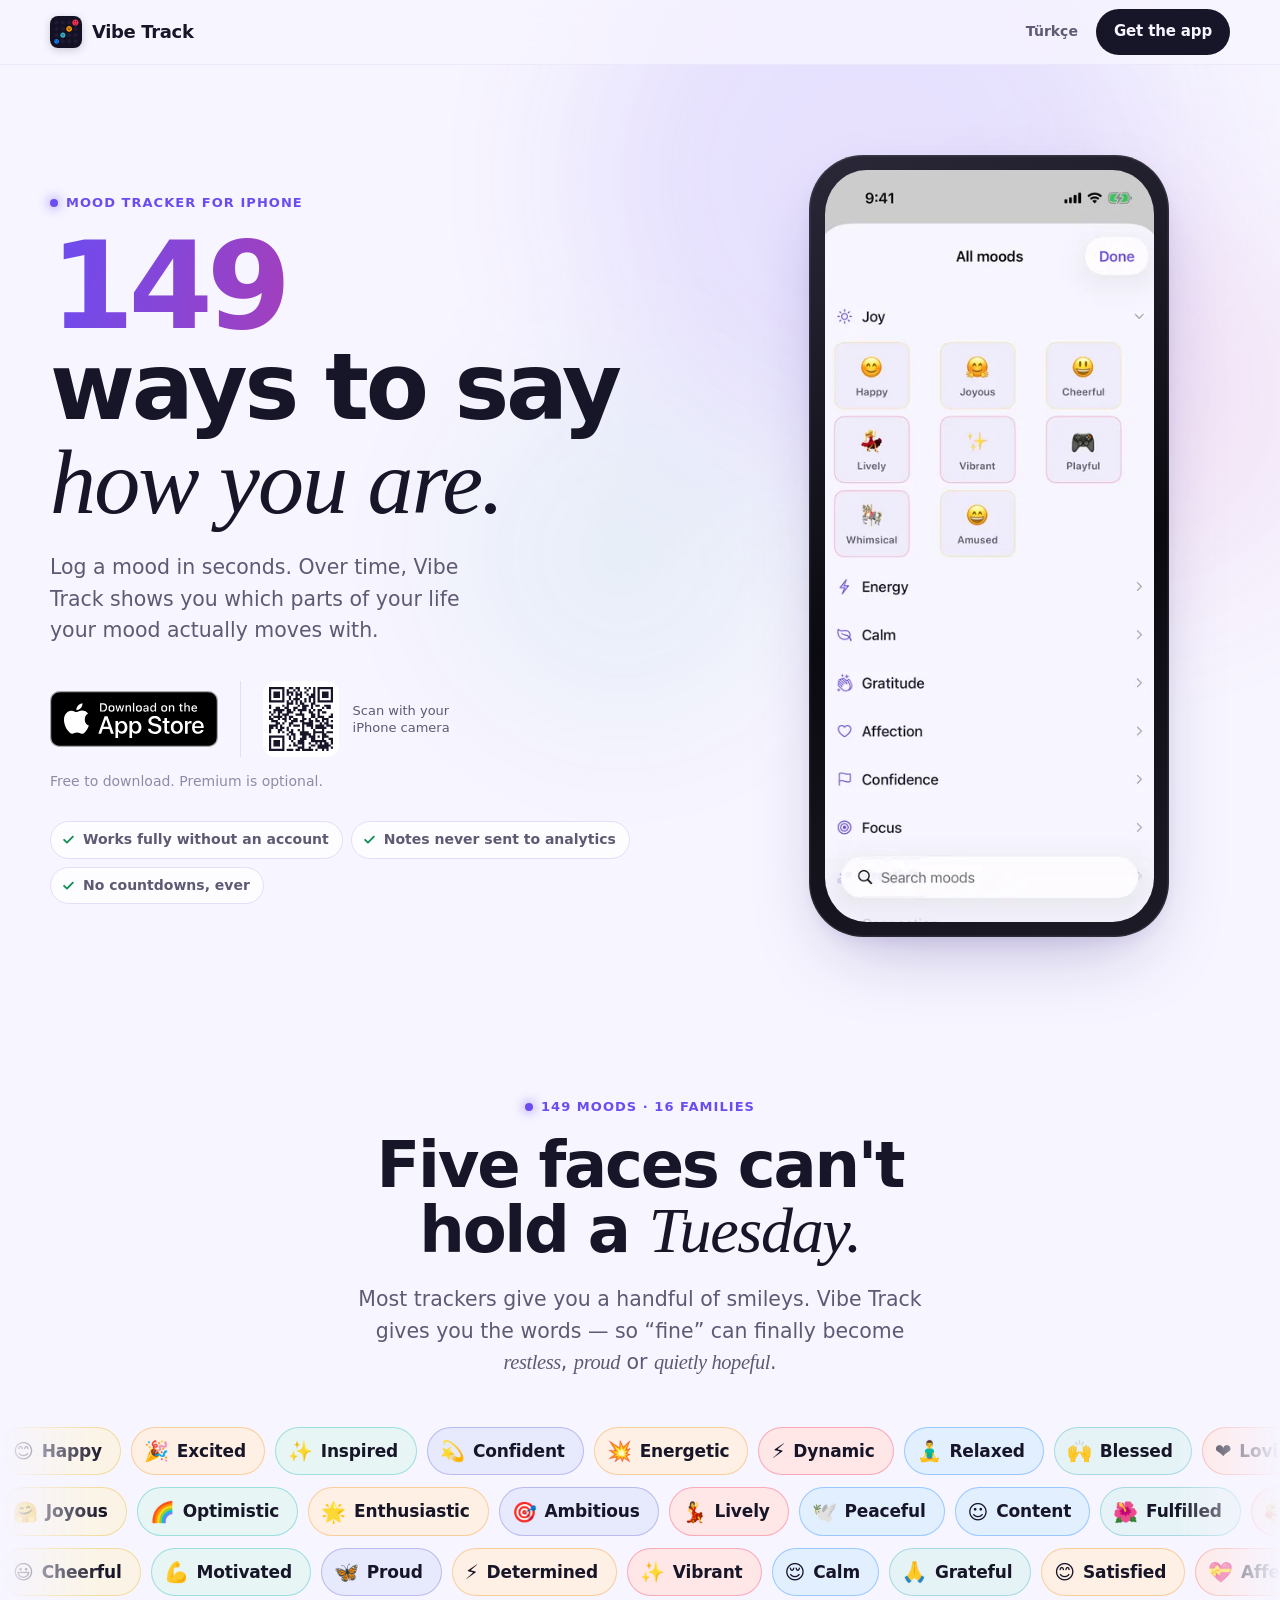
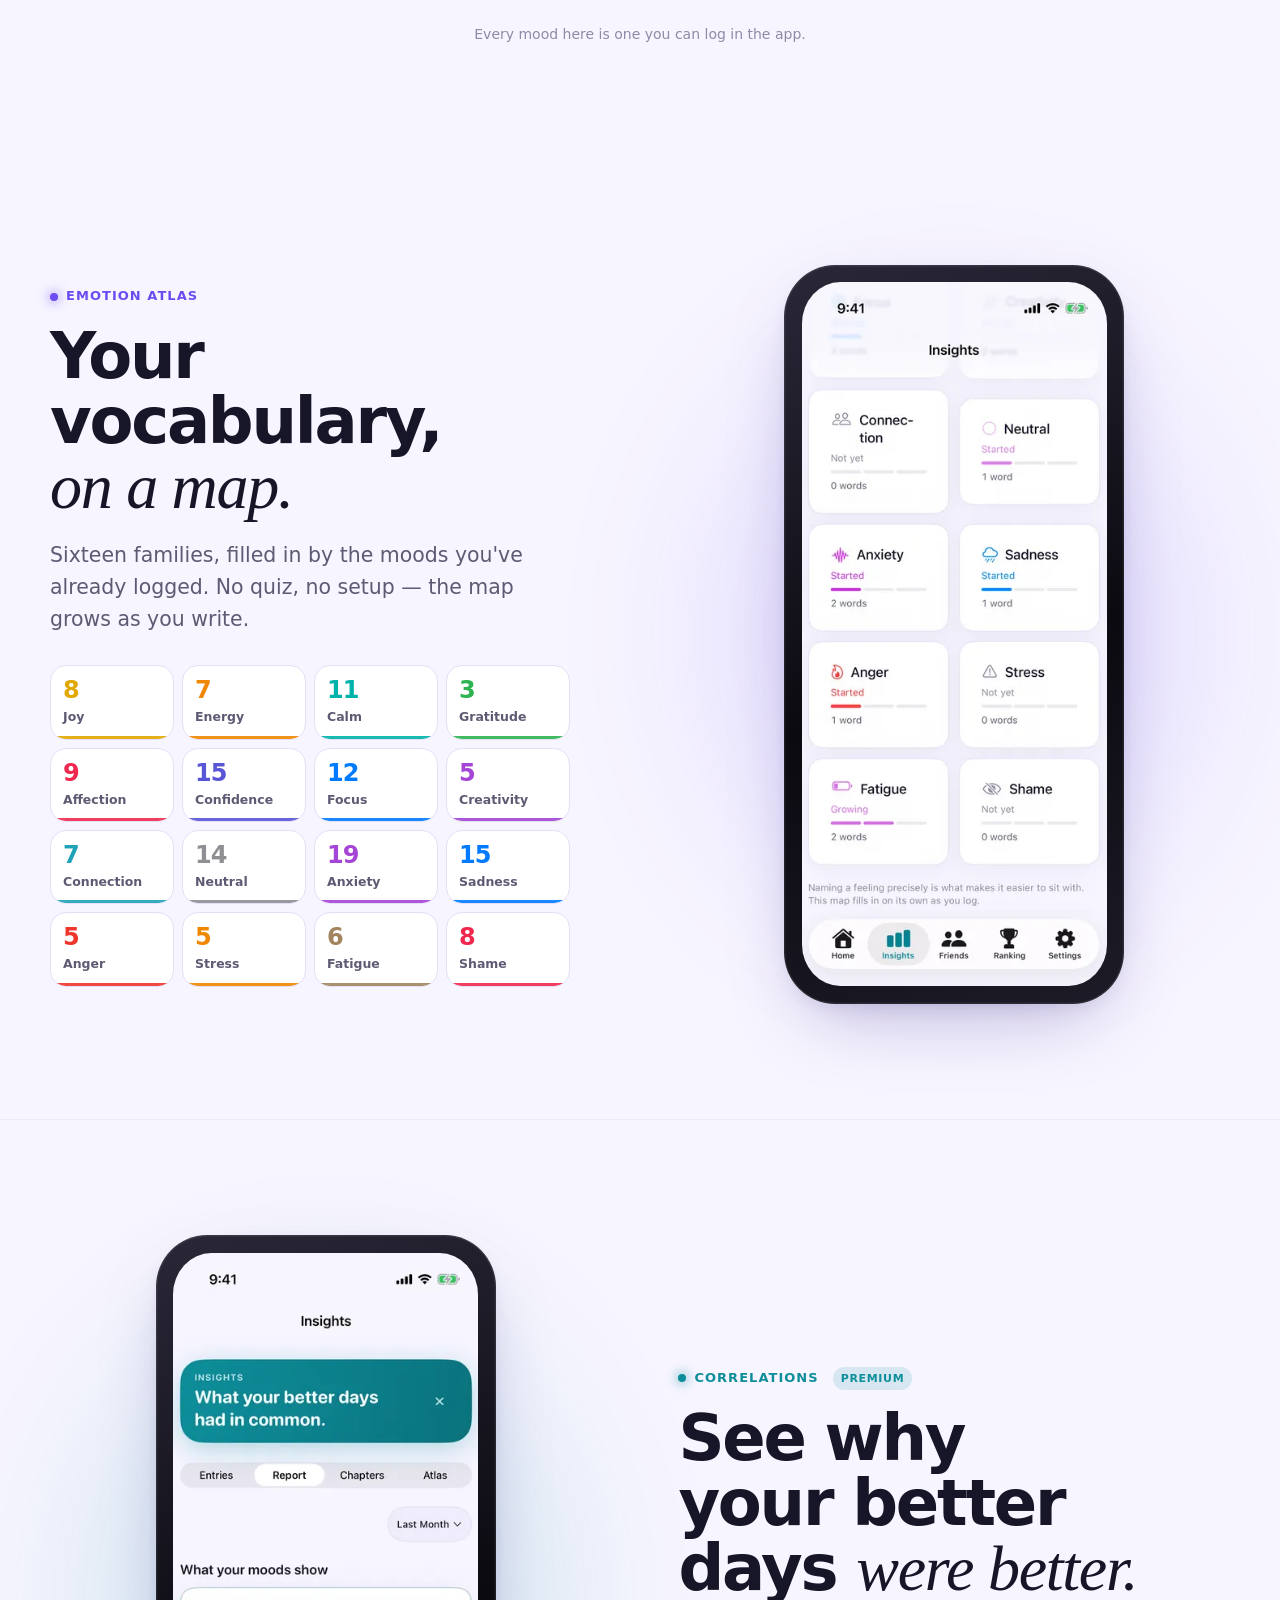
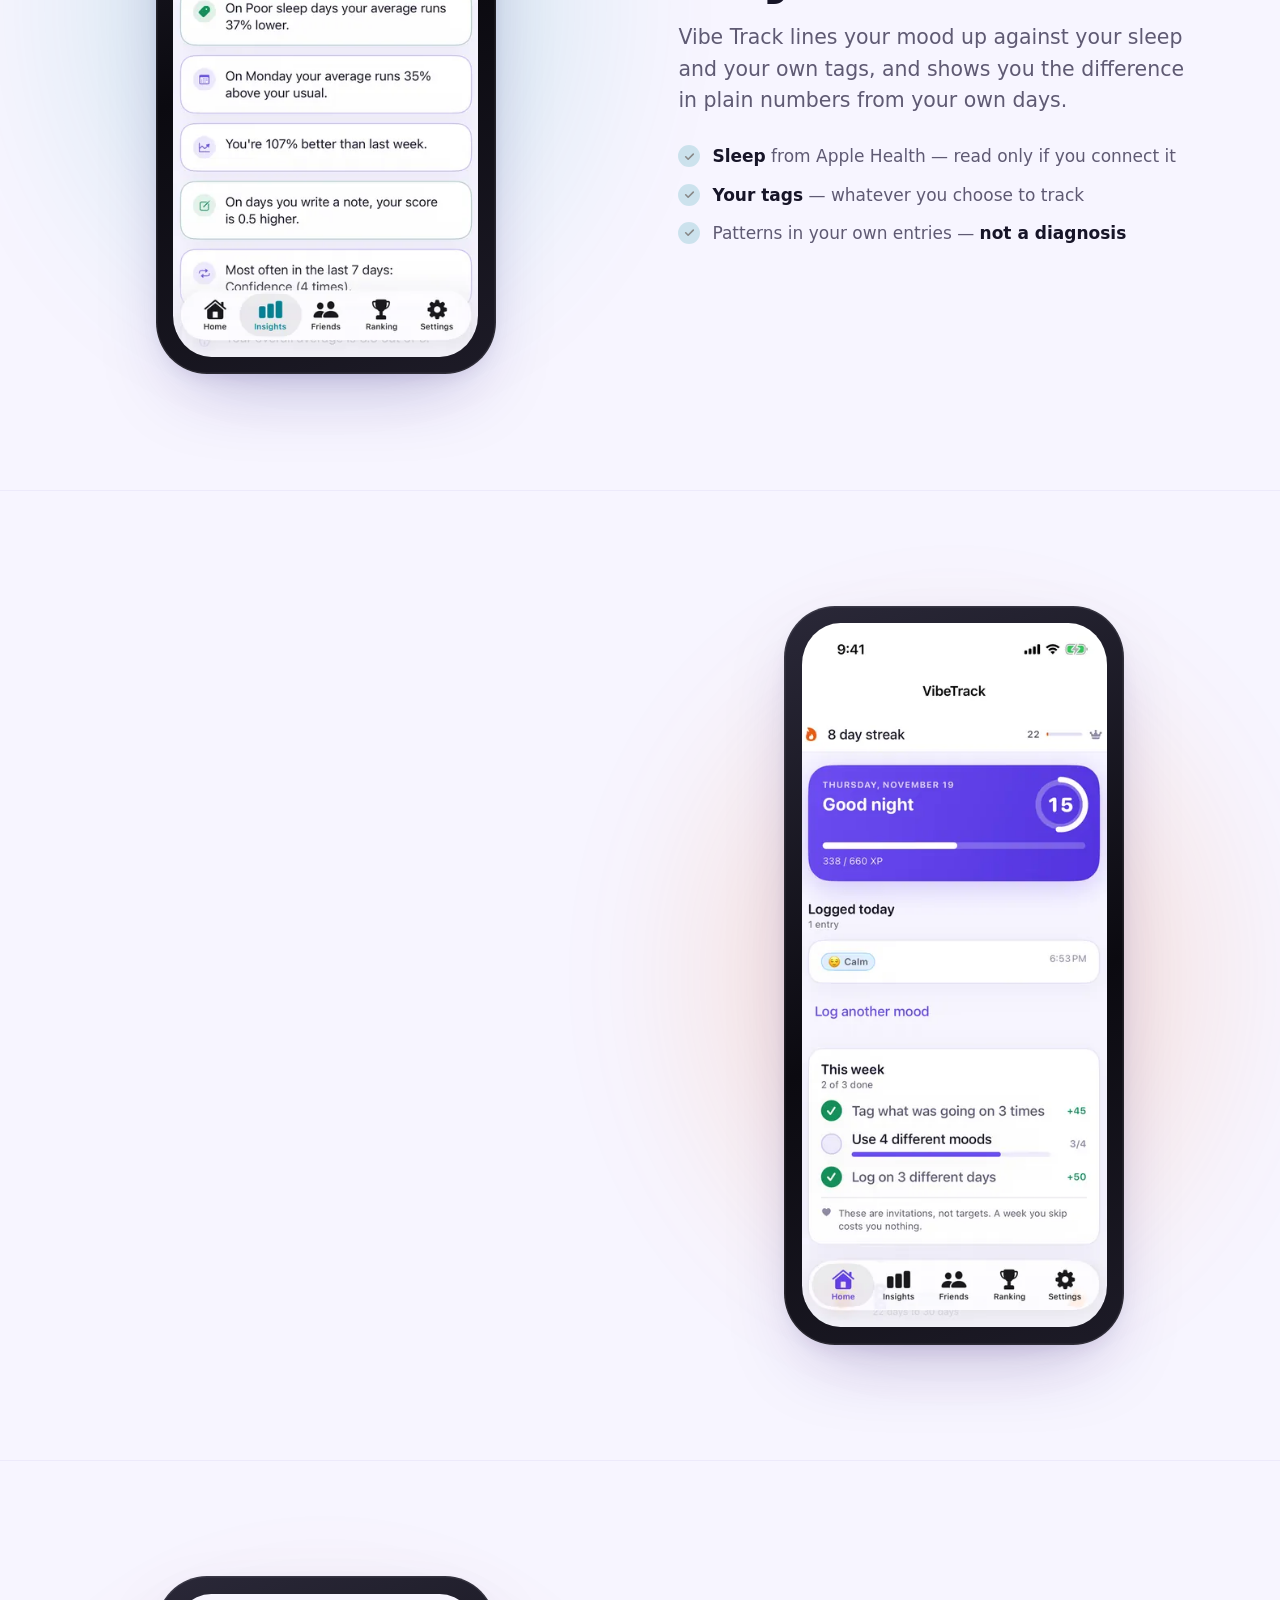
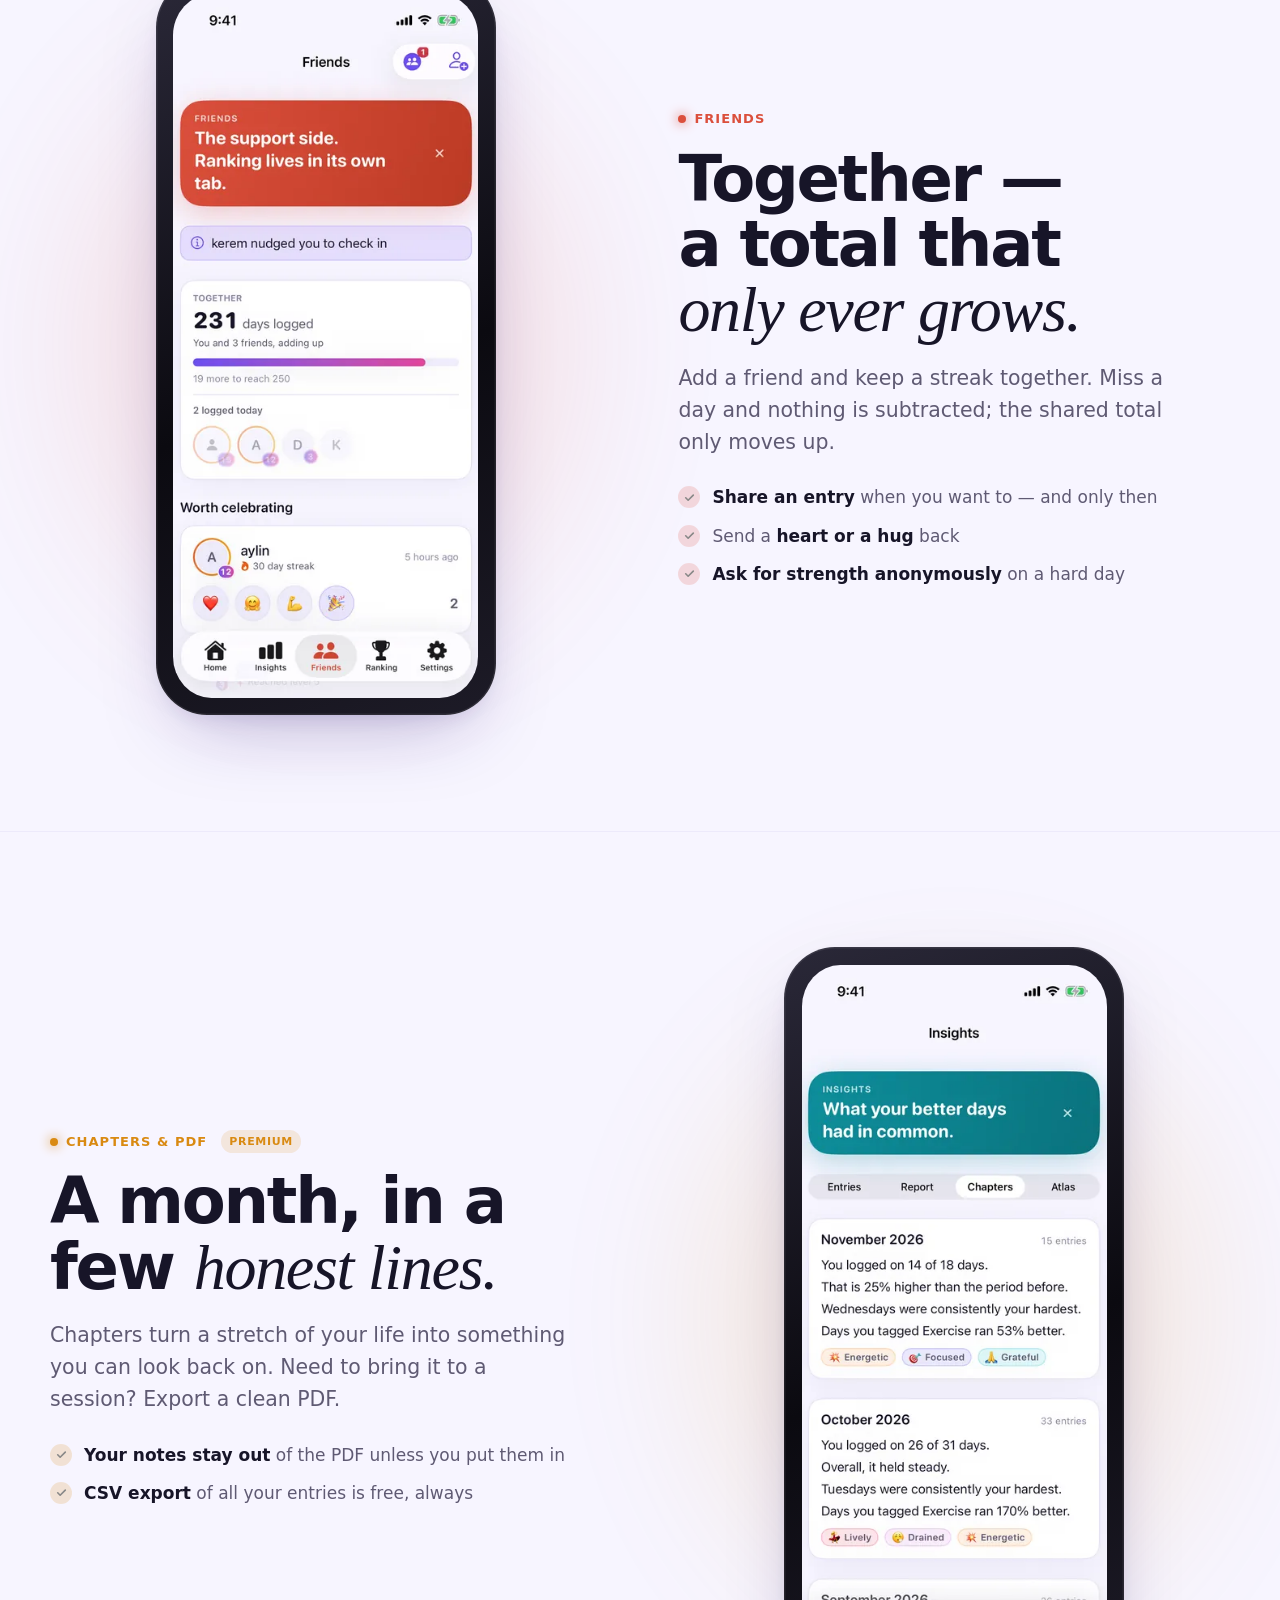
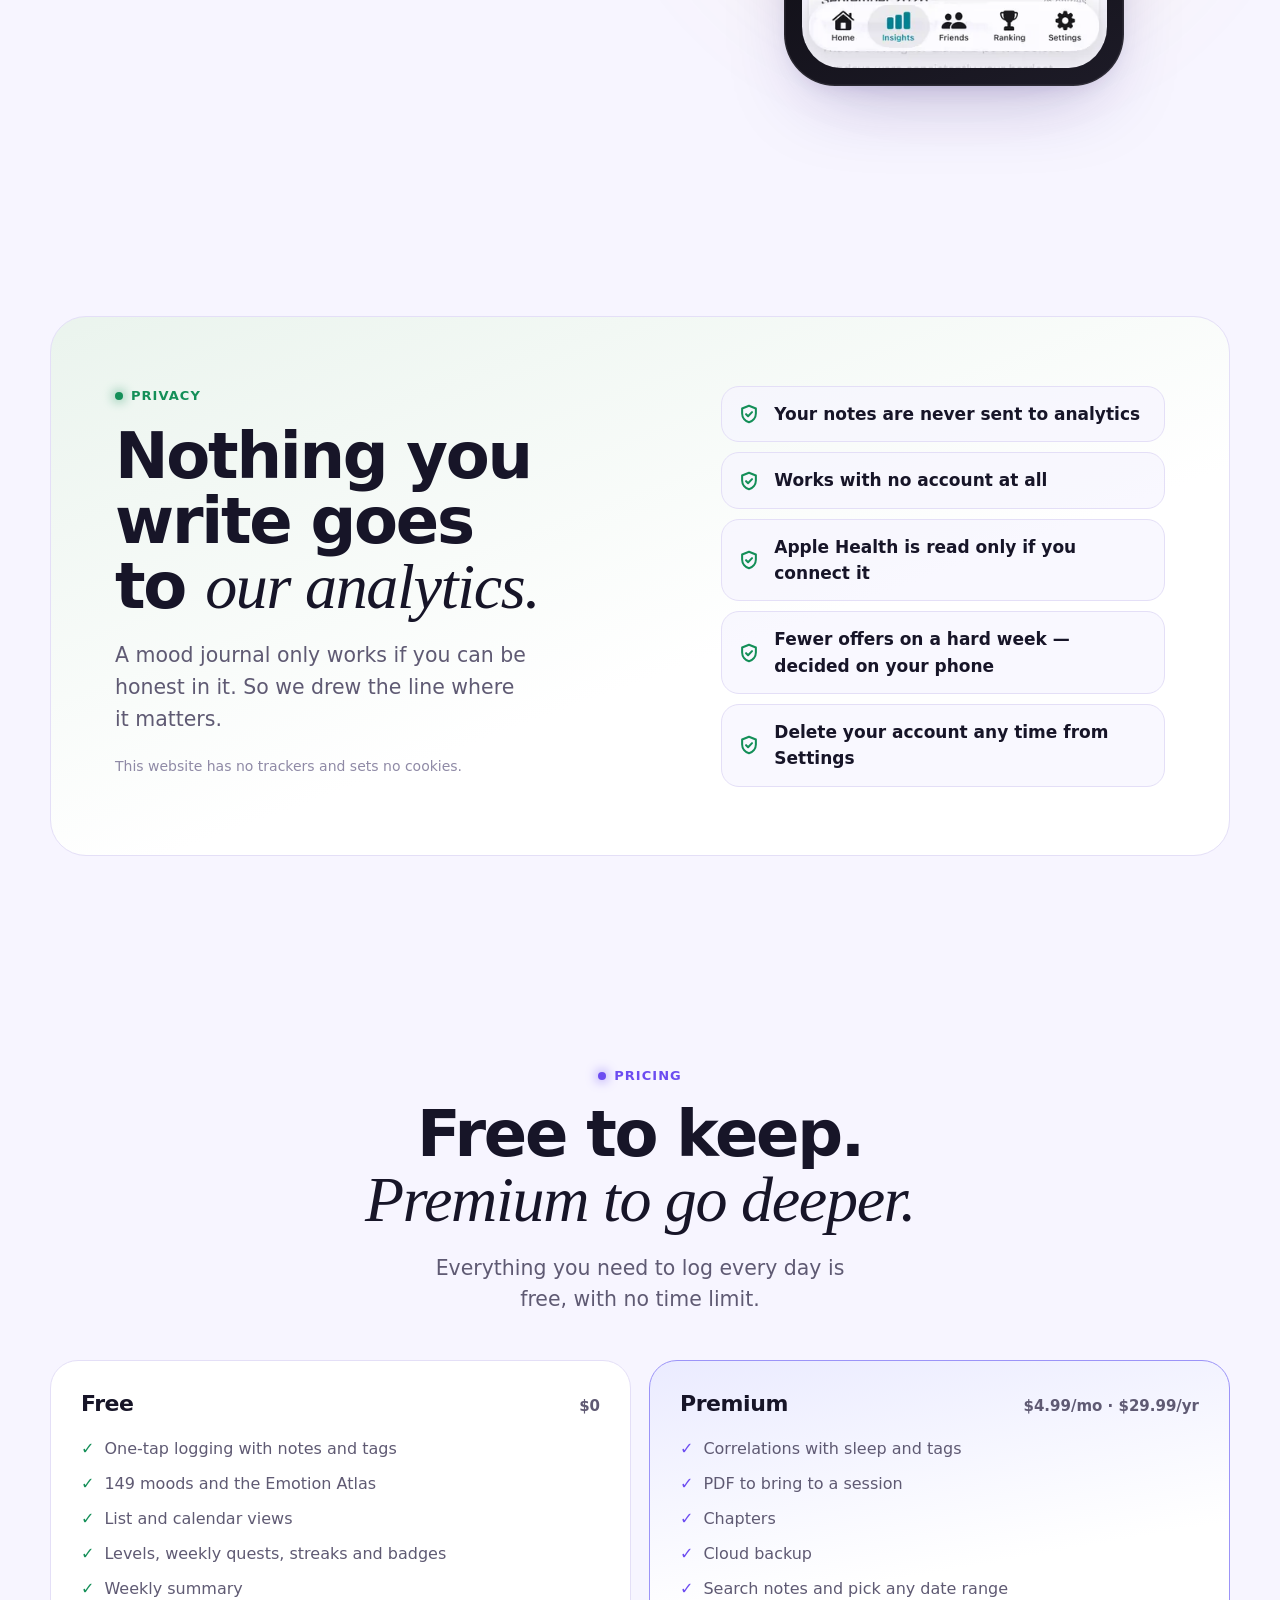
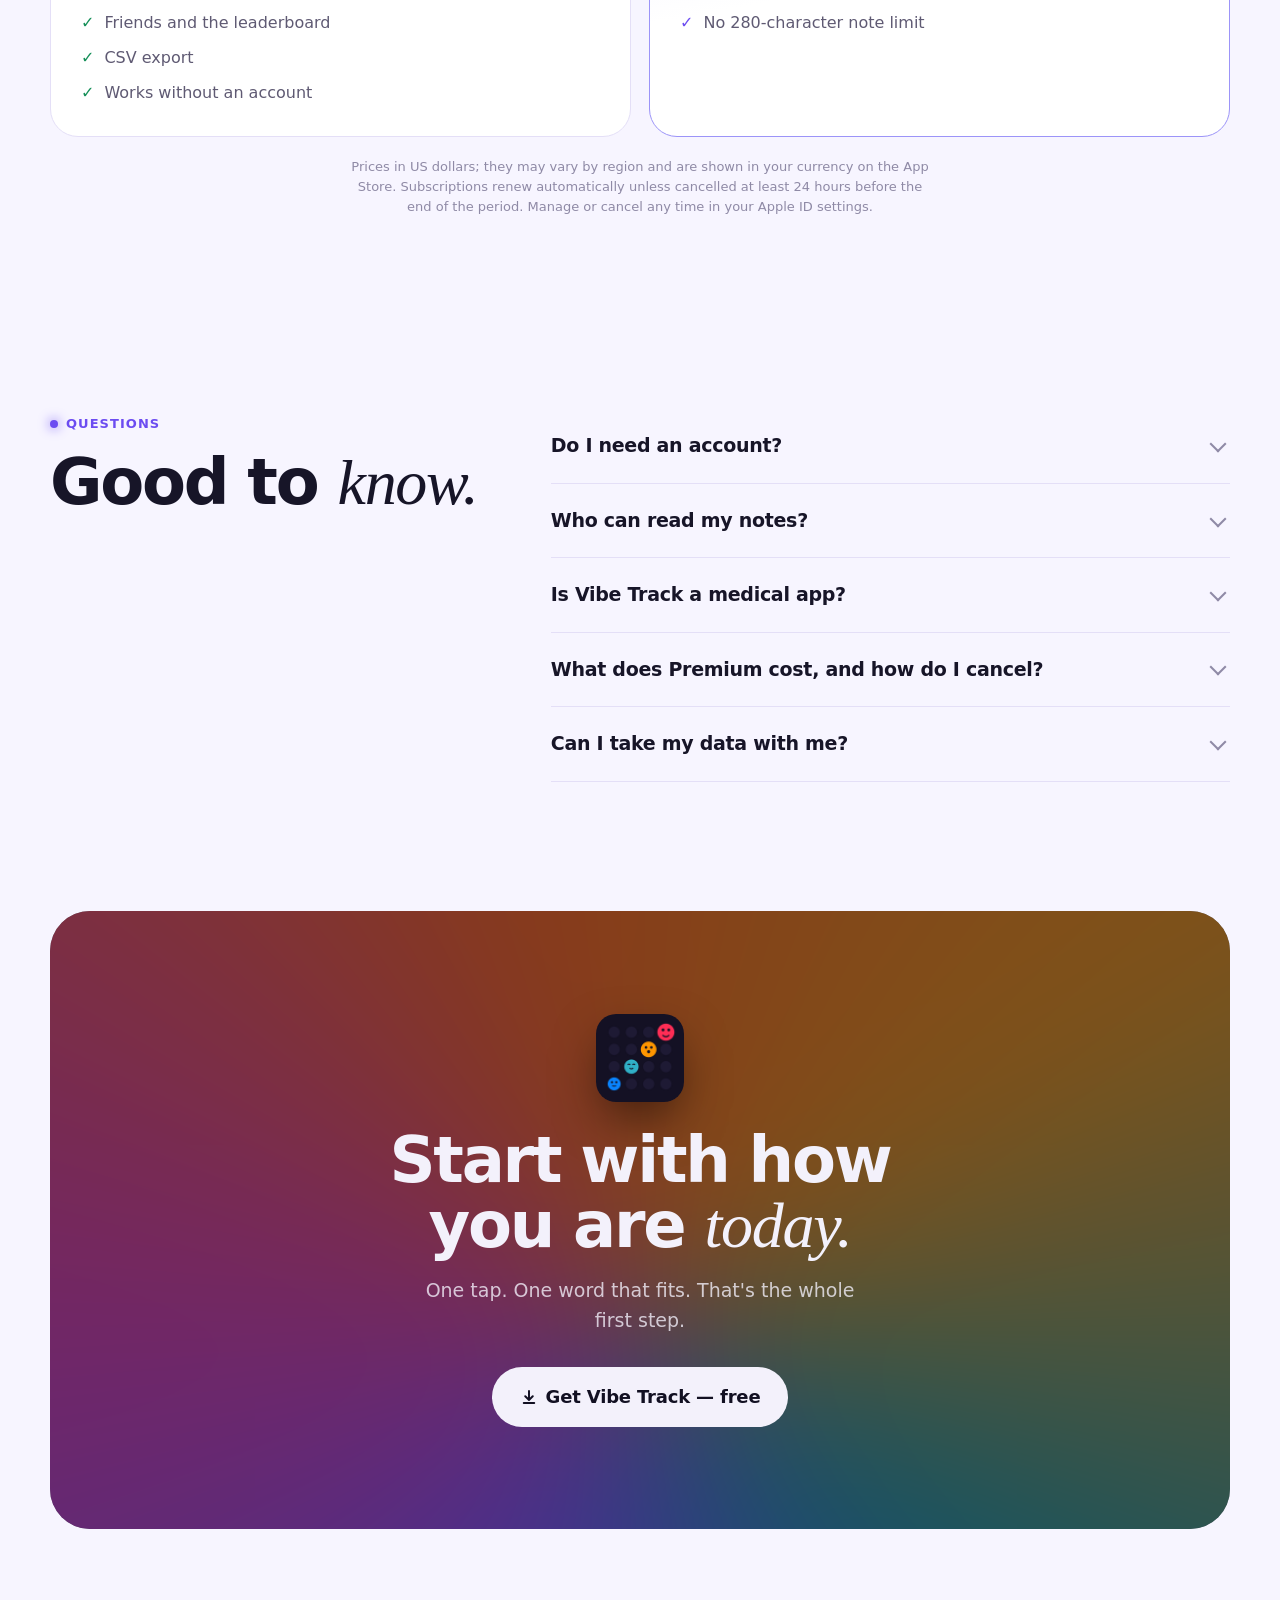
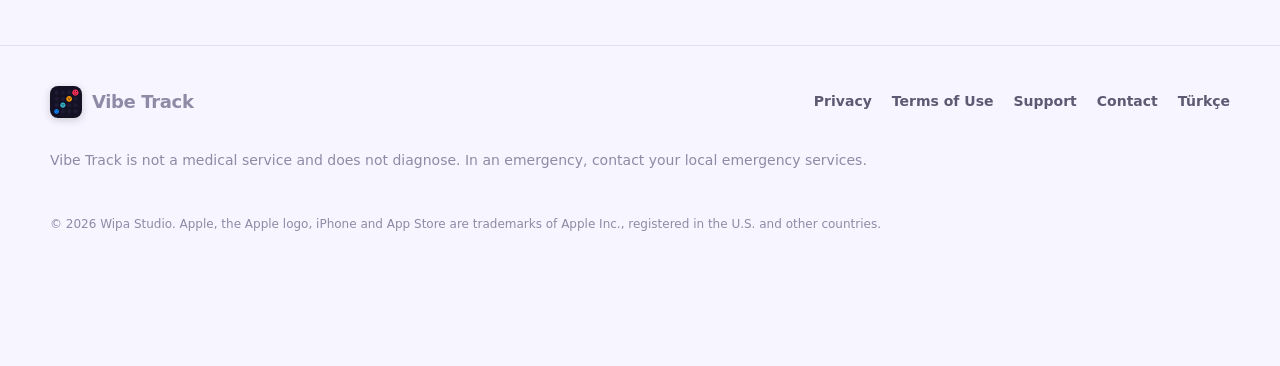
==== index.html @ f6d55d5b "Vibe Track tanitim sitesi: EN/TR, App Store yonlendirmeli Statik site (script/cerez/izleyici yok), t" ====
<!doctype html>
<html lang="en" class="no-js">
<head>
<meta charset="utf-8">
<meta name="viewport" content="width=device-width, initial-scale=1, viewport-fit=cover">
<title>Vibe Track — a mood tracker with 149 ways to say how you are</title>
<meta name="description" content="Log a mood in seconds with 149 moods in 16 families. See how your sleep and tags move with your mood, keep a streak with friends, and keep your notes out of analytics. Free on iPhone.">
<link rel="canonical" href="https://onurfeyyaz.github.io/vibetrack-app/">
<link rel="alternate" hreflang="en" href="https://onurfeyyaz.github.io/vibetrack-app/">
<link rel="alternate" hreflang="tr" href="https://onurfeyyaz.github.io/vibetrack-app/tr/">
<link rel="alternate" hreflang="x-default" href="https://onurfeyyaz.github.io/vibetrack-app/">
<meta name="apple-itunes-app" content="app-id=6737136337">
<meta name="theme-color" content="#F7F5FF" media="(prefers-color-scheme: light)">
<meta name="theme-color" content="#0F0E17" media="(prefers-color-scheme: dark)">
<meta property="og:type" content="website">
<meta property="og:site_name" content="Vibe Track">
<meta property="og:title" content="Vibe Track — a mood tracker with 149 ways to say how you are">
<meta property="og:description" content="Log a mood in seconds with 149 moods in 16 families. See how your sleep and tags move with your mood, keep a streak with friends, and keep your notes out of analytics. Free on iPhone.">
<meta property="og:url" content="https://onurfeyyaz.github.io/vibetrack-app/">
<meta property="og:image" content="https://onurfeyyaz.github.io/vibetrack-app/assets/img/og-en.png">
<meta property="og:image:width" content="1200">
<meta property="og:image:height" content="630">
<meta property="og:locale" content="en_US">
<meta name="twitter:card" content="summary_large_image">
<link rel="icon" href="assets/img/icon-64.png" type="image/png">
<link rel="apple-touch-icon" href="assets/img/icon-180.png">
<link rel="stylesheet" href="assets/styles.css?v=b092b30f">
<script>document.documentElement.classList.remove('no-js')</script>
<script type="application/ld+json">{"@context": "https://schema.org", "@type": "MobileApplication", "name": "Vibe Track", "operatingSystem": "iOS", "applicationCategory": "HealthApplication", "description": "Log a mood in seconds with 149 moods in 16 families. See how your sleep and tags move with your mood, keep a streak with friends, and keep your notes out of analytics. Free on iPhone.", "url": "https://onurfeyyaz.github.io/vibetrack-app/", "inLanguage": "en", "image": "https://onurfeyyaz.github.io/vibetrack-app/assets/img/icon-512.png", "installUrl": "https://apps.apple.com/app/id6737136337", "offers": {"@type": "Offer", "price": "0", "priceCurrency": "USD"}, "publisher": {"@type": "Organization", "name": "Wipa Studio"}}</script>
</head>
<body>
<a class="skip" href="#main">Skip to content</a>

<header class="top">
  <div class="wrap">
    <a class="brand" href=""><img src="assets/img/icon-64.png" width="32" height="32" alt="">Vibe Track</a>
    <nav aria-label="Main">
      <a class="lang" href="tr/" hreflang="tr" lang="tr">Türkçe</a>
      <a class="btn" href="https://apps.apple.com/app/id6737136337" data-ev="nav">Get the app</a>
    </nav>
  </div>
</header>

<main id="main">

<!-- HERO -->
<section class="hero">
  <div class="aurora" aria-hidden="true"><span></span><span></span><span></span></div>
  <div class="wrap hero-grid">
    <div class="hero-text">
      <span class="eyebrow">Mood tracker for iPhone</span>
      <h1><span class="num grad">149</span> ways to say <em>how you are.</em></h1>
      <p class="lede">Log a mood in seconds. Over time, Vibe Track shows you which parts of your life your mood actually moves with.</p>
      <div class="cta-row">
        <a class="badge" href="https://apps.apple.com/app/id6737136337" data-ev="hero">
          <picture>
            <source media="(prefers-color-scheme: dark)" srcset="assets/img/badge-en-us-white.svg">
            <img src="assets/img/badge-en-us-black.svg" alt="Download Vibe Track on the App Store" width="168" height="56">
          </picture>
        </a>
        <div class="qr" aria-hidden="true">
          <div class="code"><svg xmlns="http://www.w3.org/2000/svg" viewBox="0 0 29 29" class="segno"><path class="qrline" stroke="#171528" d="M0 0.5h7m2 0h2m1 0h2m2 0h1m1 0h1m1 0h1m1 0h7m-29 1h1m5 0h1m1 0h1m2 0h1m1 0h1m3 0h1m2 0h1m1 0h1m5 0h1m-29 1h1m1 0h3m1 0h1m1 0h3m1 0h1m1 0h1m1 0h1m3 0h1m1 0h1m1 0h3m1 0h1m-29 1h1m1 0h3m1 0h1m1 0h1m1 0h1m1 0h3m2 0h1m1 0h2m1 0h1m1 0h3m1 0h1m-29 1h1m1 0h3m1 0h1m2 0h1m2 0h1m1 0h1m3 0h3m1 0h1m1 0h3m1 0h1m-29 1h1m5 0h1m2 0h1m1 0h3m2 0h1m1 0h1m1 0h1m1 0h1m5 0h1m-29 1h7m1 0h1m1 0h1m1 0h1m1 0h1m1 0h1m1 0h1m1 0h1m1 0h7m-21 1h3m1 0h1m1 0h2m3 0h2m-21 1h1m5 0h1m1 0h1m4 0h1m1 0h3m1 0h1m1 0h2m2 0h3m-28 1h1m2 0h2m2 0h2m2 0h2m2 0h2m2 0h1m4 0h1m1 0h2m-26 1h5m1 0h2m1 0h1m1 0h4m1 0h1m1 0h1m1 0h2m-24 1h1m1 0h1m1 0h2m2 0h3m3 0h1m3 0h2m2 0h1m1 0h2m-25 1h1m2 0h1m1 0h3m3 0h4m3 0h2m1 0h1m5 0h1m-29 1h1m1 0h4m1 0h1m1 0h2m4 0h1m3 0h2m1 0h3m2 0h2m-29 1h2m2 0h1m1 0h2m1 0h1m1 0h2m2 0h2m1 0h1m2 0h1m2 0h3m-26 1h3m3 0h1m2 0h3m1 0h2m2 0h2m1 0h2m1 0h1m1 0h1m1 0h1m-26 1h2m1 0h1m2 0h2m4 0h5m3 0h1m1 0h2m-27 1h4m1 0h1m3 0h1m1 0h3m1 0h1m1 0h3m1 0h4m1 0h3m-29 1h2m1 0h1m1 0h2m1 0h1m6 0h1m3 0h1m1 0h5m2 0h1m-29 1h1m3 0h2m2 0h1m1 0h1m2 0h1m1 0h1m4 0h1m3 0h1m-25 1h1m3 0h1m1 0h1m2 0h2m3 0h4m2 0h5m1 0h3m-21 1h1m1 0h2m2 0h5m1 0h1m3 0h2m-26 1h7m2 0h1m1 0h1m3 0h2m1 0h3m1 0h1m1 0h3m-27 1h1m5 0h1m2 0h1m1 0h1m2 0h3m2 0h2m3 0h1m2 0h2m-29 1h1m1 0h3m1 0h1m3 0h1m2 0h3m3 0h7m2 0h1m-29 1h1m1 0h3m1 0h1m4 0h1m1 0h3m2 0h1m2 0h1m1 0h1m1 0h2m1 0h1m-29 1h1m1 0h3m1 0h1m2 0h1m1 0h2m2 0h1m3 0h2m1 0h6m-28 1h1m5 0h1m6 0h3m2 0h1m3 0h5m1 0h1m-29 1h7m1 0h3m1 0h2m1 0h5m1 0h1m2 0h1m1 0h1"/></svg>
</div>
          <small>Scan with your iPhone camera</small>
        </div>
      </div>
      <p class="fine">Free to download. Premium is optional.</p>
      <ul class="chips">
        <li><svg viewBox="0 0 24 24" fill="none" stroke="currentColor" stroke-width="3" stroke-linecap="round" stroke-linejoin="round" aria-hidden="true"><path d="M5 12.5l4.5 4.5L19 7.5"/></svg>Works fully without an account</li>
        <li><svg viewBox="0 0 24 24" fill="none" stroke="currentColor" stroke-width="3" stroke-linecap="round" stroke-linejoin="round" aria-hidden="true"><path d="M5 12.5l4.5 4.5L19 7.5"/></svg>Notes never sent to analytics</li>
        <li><svg viewBox="0 0 24 24" fill="none" stroke="currentColor" stroke-width="3" stroke-linecap="round" stroke-linejoin="round" aria-hidden="true"><path d="M5 12.5l4.5 4.5L19 7.5"/></svg>No countdowns, ever</li>
      </ul>
    </div>
    <div class="hero-visual">
      <div class="phone float"><picture><source media="(prefers-color-scheme: dark)" srcset="assets/shots/en/dark/01-moods-400.webp 400w, assets/shots/en/dark/01-moods-760.webp 760w" sizes="(max-width: 899px) 74vw, 360px"><img src="assets/shots/en/light/01-moods-400.webp" srcset="assets/shots/en/light/01-moods-400.webp 400w, assets/shots/en/light/01-moods-760.webp 760w" sizes="(max-width: 899px) 74vw, 360px" width="1206" height="2622" alt="Vibe Track mood picker with mood families" fetchpriority="high"></picture></div>
    </div>
  </div>
</section>

<!-- MOOD CLOUD -->
<section class="cloud" aria-labelledby="cloud-h">
  <div class="wrap">
    <span class="eyebrow">149 moods · 16 families</span>
    <h2 id="cloud-h">Five faces can't hold a <em>Tuesday.</em></h2>
    <p class="lede">Most trackers give you a handful of smileys. Vibe Track gives you the words — so “fine” can finally become <em>restless</em>, <em>proud</em> or <em>quietly hopeful</em>.</p>
  </div>
  <div class="marquee" aria-hidden="true">
    <div class="row" style="--dur:150s"><span class="mood" style="--c:var(--yellow)"><i>😊</i>Happy</span><span class="mood" style="--c:var(--orange)"><i>🎉</i>Excited</span><span class="mood" style="--c:var(--mint)"><i>✨</i>Inspired</span><span class="mood" style="--c:var(--indigo)"><i>💫</i>Confident</span><span class="mood" style="--c:var(--orange)"><i>💥</i>Energetic</span><span class="mood" style="--c:var(--pink)"><i>⚡️</i>Dynamic</span><span class="mood" style="--c:var(--blue)"><i>🧘‍♂️</i>Relaxed</span><span class="mood" style="--c:var(--teal)"><i>🙌</i>Blessed</span><span class="mood" style="--c:var(--red)"><i>❤️</i>Loving</span><span class="mood" style="--c:var(--orange)"><i>☀️</i>Warm</span><span class="mood" style="--c:var(--pink)"><i>🎮</i>Playful</span><span class="mood" style="--c:var(--indigo)"><i>💡</i>Innovative</span><span class="mood" style="--c:var(--green)"><i>🤝</i>Sociable</span><span class="mood" style="--c:var(--pink)"><i>😉</i>Flirtatious</span><span class="mood" style="--c:var(--red)"><i>❤️‍🔥</i>Passionate</span><span class="mood" style="--c:var(--teal)"><i>🤝</i>Understanding</span><span class="mood" style="--c:var(--blue)"><i>💭</i>Thoughtful</span><span class="mood" style="--c:var(--indigo)"><i>🎯</i>Focused</span><span class="mood" style="--c:var(--gray)"><i>⚡️</i>Efficient</span><span class="mood" style="--c:var(--purple)"><i>✨</i>Enlightened</span><span class="mood" style="--c:var(--gray)"><i>⚖️</i>Balanced</span><span class="mood" style="--c:var(--purple)"><i>🪞</i>Reflective</span><span class="mood" style="--c:var(--blue)"><i>🤔</i>Pensive</span><span class="mood" style="--c:var(--blue)"><i>🙏</i>Humble</span><span class="mood" style="--c:var(--gray)"><i>🤷‍♂️</i>Doubtful</span><span class="mood" style="--c:var(--orange)"><i>😬</i>Restless</span><span class="mood" style="--c:var(--orange)"><i>😬</i>Fidgety</span><span class="mood" style="--c:var(--pink)"><i>🌸</i>Delicate</span><span class="mood" style="--c:var(--blue)"><i>😔</i>Melancholic</span><span class="mood" style="--c:var(--purple)"><i>😫</i>Tired</span><span class="mood" style="--c:var(--purple)"><i>🥱</i>Fatigued</span><span class="mood" style="--c:var(--indigo)"><i>🔌</i>Disconnected</span><span class="mood" style="--c:var(--blue)"><i>😣</i>Discouraged</span><span class="mood" style="--c:var(--red)"><i>😠</i>Angry</span><span class="mood" style="--c:var(--red)"><i>😒</i>Annoyed</span><span class="mood" style="--c:var(--orange)"><i>😰</i>Pressured</span><span class="mood" style="--c:var(--yellow)"><i>😟</i>Worried</span><span class="mood" style="--c:var(--purple)"><i>😕</i>Confused</span><span class="mood" style="--c:var(--purple)"><i>😵</i>Bewildered</span><span class="mood" style="--c:var(--purple)"><i>😱</i>Shocked</span><span class="mood" style="--c:var(--purple)"><i>😈</i>Rebellious</span><span class="mood" style="--c:var(--pink)"><i>💁‍♂️</i>Sassy</span><span class="mood" style="--c:var(--green)"><i>🌱</i>Hopeful</span><span class="mood" style="--c:var(--blue)"><i>🎁</i>Expectant</span><span class="mood" style="--c:var(--gray)"><i>🤫</i>Secretive</span><span class="mood" style="--c:var(--green)"><i>🤢</i>Disgusted</span><span class="mood" style="--c:var(--mint)"><i>🌿</i>Refreshed</span><span class="mood" style="--c:var(--green)"><i>🫤</i>Envious</span><span class="mood" style="--c:var(--orange)"><i>🪫</i>Burned out</span><span class="mood" style="--c:var(--blue)"><i>🏡</i>Homesick</span><span class="dup" style="display:contents"><span class="mood" style="--c:var(--yellow)"><i>😊</i>Happy</span><span class="mood" style="--c:var(--orange)"><i>🎉</i>Excited</span><span class="mood" style="--c:var(--mint)"><i>✨</i>Inspired</span><span class="mood" style="--c:var(--indigo)"><i>💫</i>Confident</span><span class="mood" style="--c:var(--orange)"><i>💥</i>Energetic</span><span class="mood" style="--c:var(--pink)"><i>⚡️</i>Dynamic</span><span class="mood" style="--c:var(--blue)"><i>🧘‍♂️</i>Relaxed</span><span class="mood" style="--c:var(--teal)"><i>🙌</i>Blessed</span><span class="mood" style="--c:var(--red)"><i>❤️</i>Loving</span><span class="mood" style="--c:var(--orange)"><i>☀️</i>Warm</span><span class="mood" style="--c:var(--pink)"><i>🎮</i>Playful</span><span class="mood" style="--c:var(--indigo)"><i>💡</i>Innovative</span><span class="mood" style="--c:var(--green)"><i>🤝</i>Sociable</span><span class="mood" style="--c:var(--pink)"><i>😉</i>Flirtatious</span><span class="mood" style="--c:var(--red)"><i>❤️‍🔥</i>Passionate</span><span class="mood" style="--c:var(--teal)"><i>🤝</i>Understanding</span><span class="mood" style="--c:var(--blue)"><i>💭</i>Thoughtful</span><span class="mood" style="--c:var(--indigo)"><i>🎯</i>Focused</span><span class="mood" style="--c:var(--gray)"><i>⚡️</i>Efficient</span><span class="mood" style="--c:var(--purple)"><i>✨</i>Enlightened</span><span class="mood" style="--c:var(--gray)"><i>⚖️</i>Balanced</span><span class="mood" style="--c:var(--purple)"><i>🪞</i>Reflective</span><span class="mood" style="--c:var(--blue)"><i>🤔</i>Pensive</span><span class="mood" style="--c:var(--blue)"><i>🙏</i>Humble</span><span class="mood" style="--c:var(--gray)"><i>🤷‍♂️</i>Doubtful</span><span class="mood" style="--c:var(--orange)"><i>😬</i>Restless</span><span class="mood" style="--c:var(--orange)"><i>😬</i>Fidgety</span><span class="mood" style="--c:var(--pink)"><i>🌸</i>Delicate</span><span class="mood" style="--c:var(--blue)"><i>😔</i>Melancholic</span><span class="mood" style="--c:var(--purple)"><i>😫</i>Tired</span><span class="mood" style="--c:var(--purple)"><i>🥱</i>Fatigued</span><span class="mood" style="--c:var(--indigo)"><i>🔌</i>Disconnected</span><span class="mood" style="--c:var(--blue)"><i>😣</i>Discouraged</span><span class="mood" style="--c:var(--red)"><i>😠</i>Angry</span><span class="mood" style="--c:var(--red)"><i>😒</i>Annoyed</span><span class="mood" style="--c:var(--orange)"><i>😰</i>Pressured</span><span class="mood" style="--c:var(--yellow)"><i>😟</i>Worried</span><span class="mood" style="--c:var(--purple)"><i>😕</i>Confused</span><span class="mood" style="--c:var(--purple)"><i>😵</i>Bewildered</span><span class="mood" style="--c:var(--purple)"><i>😱</i>Shocked</span><span class="mood" style="--c:var(--purple)"><i>😈</i>Rebellious</span><span class="mood" style="--c:var(--pink)"><i>💁‍♂️</i>Sassy</span><span class="mood" style="--c:var(--green)"><i>🌱</i>Hopeful</span><span class="mood" style="--c:var(--blue)"><i>🎁</i>Expectant</span><span class="mood" style="--c:var(--gray)"><i>🤫</i>Secretive</span><span class="mood" style="--c:var(--green)"><i>🤢</i>Disgusted</span><span class="mood" style="--c:var(--mint)"><i>🌿</i>Refreshed</span><span class="mood" style="--c:var(--green)"><i>🫤</i>Envious</span><span class="mood" style="--c:var(--orange)"><i>🪫</i>Burned out</span><span class="mood" style="--c:var(--blue)"><i>🏡</i>Homesick</span></span></div>
    <div class="row rev" style="--dur:170s"><span class="mood" style="--c:var(--yellow)"><i>🤗</i>Joyous</span><span class="mood" style="--c:var(--mint)"><i>🌈</i>Optimistic</span><span class="mood" style="--c:var(--orange)"><i>🌟</i>Enthusiastic</span><span class="mood" style="--c:var(--indigo)"><i>🎯</i>Ambitious</span><span class="mood" style="--c:var(--pink)"><i>💃</i>Lively</span><span class="mood" style="--c:var(--blue)"><i>🕊️</i>Peaceful</span><span class="mood" style="--c:var(--blue)"><i>☺️</i>Content</span><span class="mood" style="--c:var(--teal)"><i>🌺</i>Fulfilled</span><span class="mood" style="--c:var(--red)"><i>🥰</i>Tender</span><span class="mood" style="--c:var(--purple)"><i>🎨</i>Creative</span><span class="mood" style="--c:var(--pink)"><i>🎠</i>Whimsical</span><span class="mood" style="--c:var(--indigo)"><i>🎭</i>Expressive</span><span class="mood" style="--c:var(--green)"><i>🎉</i>Outgoing</span><span class="mood" style="--c:var(--pink)"><i>✨</i>Charming</span><span class="mood" style="--c:var(--teal)"><i>🤗</i>Empathetic</span><span class="mood" style="--c:var(--blue)"><i>🫂</i>Supportive</span><span class="mood" style="--c:var(--blue)"><i>🤔</i>Contemplative</span><span class="mood" style="--c:var(--indigo)"><i>🎯</i>Concentrated</span><span class="mood" style="--c:var(--purple)"><i>🦉</i>Wise</span><span class="mood" style="--c:var(--mint)"><i>👁️</i>Aware</span><span class="mood" style="--c:var(--gray)"><i>🏔️</i>Steady</span><span class="mood" style="--c:var(--purple)"><i>💫</i>Nostalgic</span><span class="mood" style="--c:var(--gray)"><i>🤐</i>Reserved</span><span class="mood" style="--c:var(--gray)"><i>🫥</i>Subtle</span><span class="mood" style="--c:var(--gray)"><i>😕</i>Uncertain</span><span class="mood" style="--c:var(--orange)"><i>😰</i>Unsettled</span><span class="mood" style="--c:var(--pink)"><i>🥺</i>Vulnerable</span><span class="mood" style="--c:var(--pink)"><i>🥀</i>Fragile</span><span class="mood" style="--c:var(--blue)"><i>☁️</i>Gloomy</span><span class="mood" style="--c:var(--purple)"><i>😫</i>Exhausted</span><span class="mood" style="--c:var(--indigo)"><i>😔</i>Lonely</span><span class="mood" style="--c:var(--indigo)"><i>💔</i>Abandoned</span><span class="mood" style="--c:var(--blue)"><i>💔</i>Disheartened</span><span class="mood" style="--c:var(--red)"><i>😤</i>Frustrated</span><span class="mood" style="--c:var(--orange)"><i>😫</i>Stressed</span><span class="mood" style="--c:var(--orange)"><i>😬</i>Tense</span><span class="mood" style="--c:var(--yellow)"><i>😨</i>Nervous</span><span class="mood" style="--c:var(--purple)"><i>🤨</i>Perplexed</span><span class="mood" style="--c:var(--orange)"><i>😨</i>Fearful</span><span class="mood" style="--c:var(--gray)"><i>😑</i>Bored</span><span class="mood" style="--c:var(--orange)"><i>🦁</i>Daring</span><span class="mood" style="--c:var(--pink)"><i>💪</i>Feisty</span><span class="mood" style="--c:var(--green)"><i>🤩</i>Eager</span><span class="mood" style="--c:var(--purple)"><i>🎭</i>Mysterious</span><span class="mood" style="--c:var(--gray)"><i>🔐</i>Cryptic</span><span class="mood" style="--c:var(--mint)"><i>🌤️</i>Relieved</span><span class="mood" style="--c:var(--brown)"><i>🙈</i>Ashamed</span><span class="mood" style="--c:var(--red)"><i>🩹</i>Hurt</span><span class="mood" style="--c:var(--indigo)"><i>😥</i>Regretful</span><span class="mood" style="--c:var(--purple)"><i>😖</i>Insecure</span><span class="dup" style="display:contents"><span class="mood" style="--c:var(--yellow)"><i>🤗</i>Joyous</span><span class="mood" style="--c:var(--mint)"><i>🌈</i>Optimistic</span><span class="mood" style="--c:var(--orange)"><i>🌟</i>Enthusiastic</span><span class="mood" style="--c:var(--indigo)"><i>🎯</i>Ambitious</span><span class="mood" style="--c:var(--pink)"><i>💃</i>Lively</span><span class="mood" style="--c:var(--blue)"><i>🕊️</i>Peaceful</span><span class="mood" style="--c:var(--blue)"><i>☺️</i>Content</span><span class="mood" style="--c:var(--teal)"><i>🌺</i>Fulfilled</span><span class="mood" style="--c:var(--red)"><i>🥰</i>Tender</span><span class="mood" style="--c:var(--purple)"><i>🎨</i>Creative</span><span class="mood" style="--c:var(--pink)"><i>🎠</i>Whimsical</span><span class="mood" style="--c:var(--indigo)"><i>🎭</i>Expressive</span><span class="mood" style="--c:var(--green)"><i>🎉</i>Outgoing</span><span class="mood" style="--c:var(--pink)"><i>✨</i>Charming</span><span class="mood" style="--c:var(--teal)"><i>🤗</i>Empathetic</span><span class="mood" style="--c:var(--blue)"><i>🫂</i>Supportive</span><span class="mood" style="--c:var(--blue)"><i>🤔</i>Contemplative</span><span class="mood" style="--c:var(--indigo)"><i>🎯</i>Concentrated</span><span class="mood" style="--c:var(--purple)"><i>🦉</i>Wise</span><span class="mood" style="--c:var(--mint)"><i>👁️</i>Aware</span><span class="mood" style="--c:var(--gray)"><i>🏔️</i>Steady</span><span class="mood" style="--c:var(--purple)"><i>💫</i>Nostalgic</span><span class="mood" style="--c:var(--gray)"><i>🤐</i>Reserved</span><span class="mood" style="--c:var(--gray)"><i>🫥</i>Subtle</span><span class="mood" style="--c:var(--gray)"><i>😕</i>Uncertain</span><span class="mood" style="--c:var(--orange)"><i>😰</i>Unsettled</span><span class="mood" style="--c:var(--pink)"><i>🥺</i>Vulnerable</span><span class="mood" style="--c:var(--pink)"><i>🥀</i>Fragile</span><span class="mood" style="--c:var(--blue)"><i>☁️</i>Gloomy</span><span class="mood" style="--c:var(--purple)"><i>😫</i>Exhausted</span><span class="mood" style="--c:var(--indigo)"><i>😔</i>Lonely</span><span class="mood" style="--c:var(--indigo)"><i>💔</i>Abandoned</span><span class="mood" style="--c:var(--blue)"><i>💔</i>Disheartened</span><span class="mood" style="--c:var(--red)"><i>😤</i>Frustrated</span><span class="mood" style="--c:var(--orange)"><i>😫</i>Stressed</span><span class="mood" style="--c:var(--orange)"><i>😬</i>Tense</span><span class="mood" style="--c:var(--yellow)"><i>😨</i>Nervous</span><span class="mood" style="--c:var(--purple)"><i>🤨</i>Perplexed</span><span class="mood" style="--c:var(--orange)"><i>😨</i>Fearful</span><span class="mood" style="--c:var(--gray)"><i>😑</i>Bored</span><span class="mood" style="--c:var(--orange)"><i>🦁</i>Daring</span><span class="mood" style="--c:var(--pink)"><i>💪</i>Feisty</span><span class="mood" style="--c:var(--green)"><i>🤩</i>Eager</span><span class="mood" style="--c:var(--purple)"><i>🎭</i>Mysterious</span><span class="mood" style="--c:var(--gray)"><i>🔐</i>Cryptic</span><span class="mood" style="--c:var(--mint)"><i>🌤️</i>Relieved</span><span class="mood" style="--c:var(--brown)"><i>🙈</i>Ashamed</span><span class="mood" style="--c:var(--red)"><i>🩹</i>Hurt</span><span class="mood" style="--c:var(--indigo)"><i>😥</i>Regretful</span><span class="mood" style="--c:var(--purple)"><i>😖</i>Insecure</span></span></div>
    <div class="row" style="--dur:160s"><span class="mood" style="--c:var(--yellow)"><i>😃</i>Cheerful</span><span class="mood" style="--c:var(--mint)"><i>💪</i>Motivated</span><span class="mood" style="--c:var(--indigo)"><i>🦋</i>Proud</span><span class="mood" style="--c:var(--orange)"><i>⚡️</i>Determined</span><span class="mood" style="--c:var(--pink)"><i>✨</i>Vibrant</span><span class="mood" style="--c:var(--blue)"><i>😌</i>Calm</span><span class="mood" style="--c:var(--teal)"><i>🙏</i>Grateful</span><span class="mood" style="--c:var(--orange)"><i>😊</i>Satisfied</span><span class="mood" style="--c:var(--red)"><i>💝</i>Affectionate</span><span class="mood" style="--c:var(--purple)"><i>🎭</i>Artistic</span><span class="mood" style="--c:var(--purple)"><i>🌈</i>Imaginative</span><span class="mood" style="--c:var(--green)"><i>👋</i>Friendly</span><span class="mood" style="--c:var(--blue)"><i>🤗</i>Connected</span><span class="mood" style="--c:var(--pink)"><i>💕</i>Romantic</span><span class="mood" style="--c:var(--teal)"><i>💖</i>Compassionate</span><span class="mood noemoji" style="--c:var(--blue)">Curious</span><span class="mood" style="--c:var(--gray)"><i>🔍</i>Analytical</span><span class="mood" style="--c:var(--indigo)"><i>📈</i>Productive</span><span class="mood" style="--c:var(--purple)"><i>💭</i>Insightful</span><span class="mood" style="--c:var(--gray)"><i>😐</i>Neutral</span><span class="mood" style="--c:var(--gray)"><i>😌</i>Composed</span><span class="mood" style="--c:var(--purple)"><i>💫</i>Reminiscent</span><span class="mood" style="--c:var(--blue)"><i>😊</i>Modest</span><span class="mood" style="--c:var(--gray)"><i>🤨</i>Skeptical</span><span class="mood" style="--c:var(--gray)"><i>😟</i>Hesitant</span><span class="mood" style="--c:var(--orange)"><i>😣</i>Uneasy</span><span class="mood" style="--c:var(--pink)"><i>🥺</i>Sensitive</span><span class="mood" style="--c:var(--blue)"><i>😢</i>Sad</span><span class="mood" style="--c:var(--blue)"><i>😞</i>Somber</span><span class="mood" style="--c:var(--purple)"><i>😮‍💨</i>Drained</span><span class="mood" style="--c:var(--indigo)"><i>🏝️</i>Isolated</span><span class="mood" style="--c:var(--blue)"><i>😞</i>Disappointed</span><span class="mood" style="--c:var(--blue)"><i>😔</i>Defeated</span><span class="mood" style="--c:var(--red)"><i>😤</i>Irritated</span><span class="mood" style="--c:var(--orange)"><i>😵‍💫</i>Overwhelmed</span><span class="mood" style="--c:var(--yellow)"><i>😰</i>Anxious</span><span class="mood" style="--c:var(--yellow)"><i>😰</i>Apprehensive</span><span class="mood" style="--c:var(--purple)"><i>❓</i>Puzzled</span><span class="mood" style="--c:var(--blue)"><i>😣</i>Guilty</span><span class="mood" style="--c:var(--purple)"><i>😏</i>Mischievous</span><span class="mood" style="--c:var(--orange)"><i>🗺️</i>Adventurous</span><span class="mood" style="--c:var(--red)"><i>🎭</i>Bold</span><span class="mood" style="--c:var(--blue)"><i>👀</i>Anticipating</span><span class="mood" style="--c:var(--purple)"><i>🔮</i>Enigmatic</span><span class="mood" style="--c:var(--yellow)"><i>😮</i>Surprised</span><span class="mood" style="--c:var(--teal)"><i>🛡️</i>Safe</span><span class="mood" style="--c:var(--pink)"><i>😳</i>Embarrassed</span><span class="mood" style="--c:var(--gray)"><i>😶‍🌫️</i>Numb</span><span class="mood" style="--c:var(--yellow)"><i>😄</i>Amused</span><span class="dup" style="display:contents"><span class="mood" style="--c:var(--yellow)"><i>😃</i>Cheerful</span><span class="mood" style="--c:var(--mint)"><i>💪</i>Motivated</span><span class="mood" style="--c:var(--indigo)"><i>🦋</i>Proud</span><span class="mood" style="--c:var(--orange)"><i>⚡️</i>Determined</span><span class="mood" style="--c:var(--pink)"><i>✨</i>Vibrant</span><span class="mood" style="--c:var(--blue)"><i>😌</i>Calm</span><span class="mood" style="--c:var(--teal)"><i>🙏</i>Grateful</span><span class="mood" style="--c:var(--orange)"><i>😊</i>Satisfied</span><span class="mood" style="--c:var(--red)"><i>💝</i>Affectionate</span><span class="mood" style="--c:var(--purple)"><i>🎭</i>Artistic</span><span class="mood" style="--c:var(--purple)"><i>🌈</i>Imaginative</span><span class="mood" style="--c:var(--green)"><i>👋</i>Friendly</span><span class="mood" style="--c:var(--blue)"><i>🤗</i>Connected</span><span class="mood" style="--c:var(--pink)"><i>💕</i>Romantic</span><span class="mood" style="--c:var(--teal)"><i>💖</i>Compassionate</span><span class="mood noemoji" style="--c:var(--blue)">Curious</span><span class="mood" style="--c:var(--gray)"><i>🔍</i>Analytical</span><span class="mood" style="--c:var(--indigo)"><i>📈</i>Productive</span><span class="mood" style="--c:var(--purple)"><i>💭</i>Insightful</span><span class="mood" style="--c:var(--gray)"><i>😐</i>Neutral</span><span class="mood" style="--c:var(--gray)"><i>😌</i>Composed</span><span class="mood" style="--c:var(--purple)"><i>💫</i>Reminiscent</span><span class="mood" style="--c:var(--blue)"><i>😊</i>Modest</span><span class="mood" style="--c:var(--gray)"><i>🤨</i>Skeptical</span><span class="mood" style="--c:var(--gray)"><i>😟</i>Hesitant</span><span class="mood" style="--c:var(--orange)"><i>😣</i>Uneasy</span><span class="mood" style="--c:var(--pink)"><i>🥺</i>Sensitive</span><span class="mood" style="--c:var(--blue)"><i>😢</i>Sad</span><span class="mood" style="--c:var(--blue)"><i>😞</i>Somber</span><span class="mood" style="--c:var(--purple)"><i>😮‍💨</i>Drained</span><span class="mood" style="--c:var(--indigo)"><i>🏝️</i>Isolated</span><span class="mood" style="--c:var(--blue)"><i>😞</i>Disappointed</span><span class="mood" style="--c:var(--blue)"><i>😔</i>Defeated</span><span class="mood" style="--c:var(--red)"><i>😤</i>Irritated</span><span class="mood" style="--c:var(--orange)"><i>😵‍💫</i>Overwhelmed</span><span class="mood" style="--c:var(--yellow)"><i>😰</i>Anxious</span><span class="mood" style="--c:var(--yellow)"><i>😰</i>Apprehensive</span><span class="mood" style="--c:var(--purple)"><i>❓</i>Puzzled</span><span class="mood" style="--c:var(--blue)"><i>😣</i>Guilty</span><span class="mood" style="--c:var(--purple)"><i>😏</i>Mischievous</span><span class="mood" style="--c:var(--orange)"><i>🗺️</i>Adventurous</span><span class="mood" style="--c:var(--red)"><i>🎭</i>Bold</span><span class="mood" style="--c:var(--blue)"><i>👀</i>Anticipating</span><span class="mood" style="--c:var(--purple)"><i>🔮</i>Enigmatic</span><span class="mood" style="--c:var(--yellow)"><i>😮</i>Surprised</span><span class="mood" style="--c:var(--teal)"><i>🛡️</i>Safe</span><span class="mood" style="--c:var(--pink)"><i>😳</i>Embarrassed</span><span class="mood" style="--c:var(--gray)"><i>😶‍🌫️</i>Numb</span><span class="mood" style="--c:var(--yellow)"><i>😄</i>Amused</span></span></div>
  </div>
  <p class="sr">Vibe Track includes 149 moods, from happy and calm to anxious and exhausted.</p>
  <p class="count-line wrap">Every mood here is one you can log in the app.</p>
</section>

<!-- ATLAS -->
<section class="feature" style="--accent: var(--home)" aria-labelledby="atlas-h">
  <div class="wrap f-grid">
    <div class="f-text reveal">
      <span class="eyebrow">Emotion Atlas</span>
      <h2 id="atlas-h">Your vocabulary, <em>on a map.</em></h2>
      <p class="lede">Sixteen families, filled in by the moods you've already logged. No quiz, no setup — the map grows as you write.</p>
      <div class="families"><div class="fam" style="--c:var(--yellow)"><b>8</b><span>Joy</span></div><div class="fam" style="--c:var(--orange)"><b>7</b><span>Energy</span></div><div class="fam" style="--c:var(--mint)"><b>11</b><span>Calm</span></div><div class="fam" style="--c:var(--green)"><b>3</b><span>Gratitude</span></div><div class="fam" style="--c:var(--pink)"><b>9</b><span>Affection</span></div><div class="fam" style="--c:var(--indigo)"><b>15</b><span>Confidence</span></div><div class="fam" style="--c:var(--blue)"><b>12</b><span>Focus</span></div><div class="fam" style="--c:var(--purple)"><b>5</b><span>Creativity</span></div><div class="fam" style="--c:var(--teal)"><b>7</b><span>Connection</span></div><div class="fam" style="--c:var(--gray)"><b>14</b><span>Neutral</span></div><div class="fam" style="--c:var(--purple)"><b>19</b><span>Anxiety</span></div><div class="fam" style="--c:var(--blue)"><b>15</b><span>Sadness</span></div><div class="fam" style="--c:var(--red)"><b>5</b><span>Anger</span></div><div class="fam" style="--c:var(--orange)"><b>5</b><span>Stress</span></div><div class="fam" style="--c:var(--brown)"><b>6</b><span>Fatigue</span></div><div class="fam" style="--c:var(--pink)"><b>8</b><span>Shame</span></div></div>
    </div>
    <div class="f-visual reveal"><div class="phone"><picture><source media="(prefers-color-scheme: dark)" srcset="assets/shots/en/dark/07-atlas-400.webp 400w, assets/shots/en/dark/07-atlas-760.webp 760w" sizes="(max-width: 899px) 74vw, 360px"><img src="assets/shots/en/light/07-atlas-400.webp" srcset="assets/shots/en/light/07-atlas-400.webp 400w, assets/shots/en/light/07-atlas-760.webp 760w" sizes="(max-width: 899px) 74vw, 360px" width="1206" height="2622" alt="Emotion Atlas screen" loading="lazy" decoding="async"></picture></div></div>
  </div>
</section>

<!-- CORRELATIONS -->
<section class="feature flip" style="--accent: var(--insights)" aria-labelledby="corr-h">
  <div class="wrap f-grid">
    <div class="f-text reveal">
      <span class="eyebrow">Correlations <span class="pill">Premium</span></span>
      <h2 id="corr-h">See why your better days <em>were better.</em></h2>
      <p class="lede">Vibe Track lines your mood up against your sleep and your own tags, and shows you the difference in plain numbers from your own days.</p>
      <ul class="ticks">
        <li><span><strong>Sleep</strong> from Apple Health — read only if you connect it</span></li>
        <li><span><strong>Your tags</strong> — whatever you choose to track</span></li>
        <li><span>Patterns in your own entries — <strong>not a diagnosis</strong></span></li>
      </ul>
    </div>
    <div class="f-visual reveal"><div class="phone"><picture><source media="(prefers-color-scheme: dark)" srcset="assets/shots/en/dark/02-insights-report-400.webp 400w, assets/shots/en/dark/02-insights-report-760.webp 760w" sizes="(max-width: 899px) 74vw, 360px"><img src="assets/shots/en/light/02-insights-report-400.webp" srcset="assets/shots/en/light/02-insights-report-400.webp 400w, assets/shots/en/light/02-insights-report-760.webp 760w" sizes="(max-width: 899px) 74vw, 360px" width="1206" height="2622" alt="Insights screen comparing mood with sleep and tags" loading="lazy" decoding="async"></picture></div></div>
  </div>
</section>

<!-- PROGRESS -->
<section class="feature" style="--accent: var(--streak)" aria-labelledby="prog-h">
  <div class="wrap f-grid">
    <div class="f-text reveal">
      <span class="eyebrow">Progress, gently</span>
      <h2 id="prog-h">Rest whenever <em>you need to.</em></h2>
      <p class="lede">Levels, weekly quests, streaks and badges keep you coming back. A skipped week costs you nothing — there are no countdowns.</p>
      <ul class="ticks">
        <li><span><strong>Levels and weekly quests</strong> for showing up</span></li>
        <li><span><strong>Streak badges</strong> count your best run, so a break doesn't undo them</span></li>
        <li><span><strong>A weekly summary</strong> of how it went</span></li>
      </ul>
    </div>
    <div class="f-visual reveal"><div class="phone"><picture><source media="(prefers-color-scheme: dark)" srcset="assets/shots/en/dark/03-home-streak-400.webp 400w, assets/shots/en/dark/03-home-streak-760.webp 760w" sizes="(max-width: 899px) 74vw, 360px"><img src="assets/shots/en/light/03-home-streak-400.webp" srcset="assets/shots/en/light/03-home-streak-400.webp 400w, assets/shots/en/light/03-home-streak-760.webp 760w" sizes="(max-width: 899px) 74vw, 360px" width="1206" height="2622" alt="Home screen with level, streak and weekly quests" loading="lazy" decoding="async"></picture></div></div>
  </div>
</section>

<!-- FRIENDS -->
<section class="feature flip" style="--accent: var(--friends)" aria-labelledby="fr-h">
  <div class="wrap f-grid">
    <div class="f-text reveal">
      <span class="eyebrow">Friends</span>
      <h2 id="fr-h">Together — a total that <em>only ever grows.</em></h2>
      <p class="lede">Add a friend and keep a streak together. Miss a day and nothing is subtracted; the shared total only moves up.</p>
      <ul class="ticks">
        <li><span><strong>Share an entry</strong> when you want to — and only then</span></li>
        <li><span>Send a <strong>heart or a hug</strong> back</span></li>
        <li><span><strong>Ask for strength anonymously</strong> on a hard day</span></li>
      </ul>
    </div>
    <div class="f-visual reveal"><div class="phone"><picture><source media="(prefers-color-scheme: dark)" srcset="assets/shots/en/dark/04-friends-400.webp 400w, assets/shots/en/dark/04-friends-760.webp 760w" sizes="(max-width: 899px) 74vw, 360px"><img src="assets/shots/en/light/04-friends-400.webp" srcset="assets/shots/en/light/04-friends-400.webp 400w, assets/shots/en/light/04-friends-760.webp 760w" sizes="(max-width: 899px) 74vw, 360px" width="1206" height="2622" alt="Friends screen with a shared streak" loading="lazy" decoding="async"></picture></div></div>
  </div>
</section>

<!-- CHAPTERS -->
<section class="feature" style="--accent: var(--ranking)" aria-labelledby="ch-h">
  <div class="wrap f-grid">
    <div class="f-text reveal">
      <span class="eyebrow">Chapters &amp; PDF <span class="pill">Premium</span></span>
      <h2 id="ch-h">A month, in a few <em>honest lines.</em></h2>
      <p class="lede">Chapters turn a stretch of your life into something you can look back on. Need to bring it to a session? Export a clean PDF.</p>
      <ul class="ticks">
        <li><span><strong>Your notes stay out</strong> of the PDF unless you put them in</span></li>
        <li><span><strong>CSV export</strong> of all your entries is free, always</span></li>
      </ul>
    </div>
    <div class="f-visual reveal"><div class="phone"><picture><source media="(prefers-color-scheme: dark)" srcset="assets/shots/en/dark/05-chapters-400.webp 400w, assets/shots/en/dark/05-chapters-760.webp 760w" sizes="(max-width: 899px) 74vw, 360px"><img src="assets/shots/en/light/05-chapters-400.webp" srcset="assets/shots/en/light/05-chapters-400.webp 400w, assets/shots/en/light/05-chapters-760.webp 760w" sizes="(max-width: 899px) 74vw, 360px" width="1206" height="2622" alt="Chapters screen" loading="lazy" decoding="async"></picture></div></div>
  </div>
</section>

<!-- PRIVACY -->
<section class="privacy" aria-labelledby="pv-h" style="--accent: var(--success)">
  <div class="wrap">
    <div class="privacy-card reveal">
      <div>
        <span class="eyebrow">Privacy</span>
        <h2 id="pv-h">Nothing you write goes to <em>our analytics.</em></h2>
        <p class="lede">A mood journal only works if you can be honest in it. So we drew the line where it matters.</p>
        <p class="p-note">This website has no trackers and sets no cookies.</p>
      </div>
      <ul class="p-list">
        <li><svg viewBox="0 0 24 24" fill="none" stroke="currentColor" stroke-width="2.2" stroke-linecap="round" stroke-linejoin="round" aria-hidden="true"><path d="M12 3l7.5 3v5.5c0 4.6-3.2 8.3-7.5 9.5-4.3-1.2-7.5-4.9-7.5-9.5V6L12 3z"/><path d="M8.8 12.2l2.2 2.2 4.3-4.4"/></svg>Your notes are never sent to analytics</li>
        <li><svg viewBox="0 0 24 24" fill="none" stroke="currentColor" stroke-width="2.2" stroke-linecap="round" stroke-linejoin="round" aria-hidden="true"><path d="M12 3l7.5 3v5.5c0 4.6-3.2 8.3-7.5 9.5-4.3-1.2-7.5-4.9-7.5-9.5V6L12 3z"/><path d="M8.8 12.2l2.2 2.2 4.3-4.4"/></svg>Works with no account at all</li>
        <li><svg viewBox="0 0 24 24" fill="none" stroke="currentColor" stroke-width="2.2" stroke-linecap="round" stroke-linejoin="round" aria-hidden="true"><path d="M12 3l7.5 3v5.5c0 4.6-3.2 8.3-7.5 9.5-4.3-1.2-7.5-4.9-7.5-9.5V6L12 3z"/><path d="M8.8 12.2l2.2 2.2 4.3-4.4"/></svg>Apple Health is read only if you connect it</li>
        <li><svg viewBox="0 0 24 24" fill="none" stroke="currentColor" stroke-width="2.2" stroke-linecap="round" stroke-linejoin="round" aria-hidden="true"><path d="M12 3l7.5 3v5.5c0 4.6-3.2 8.3-7.5 9.5-4.3-1.2-7.5-4.9-7.5-9.5V6L12 3z"/><path d="M8.8 12.2l2.2 2.2 4.3-4.4"/></svg>Fewer offers on a hard week — decided on your phone</li>
        <li><svg viewBox="0 0 24 24" fill="none" stroke="currentColor" stroke-width="2.2" stroke-linecap="round" stroke-linejoin="round" aria-hidden="true"><path d="M12 3l7.5 3v5.5c0 4.6-3.2 8.3-7.5 9.5-4.3-1.2-7.5-4.9-7.5-9.5V6L12 3z"/><path d="M8.8 12.2l2.2 2.2 4.3-4.4"/></svg>Delete your account any time from Settings</li>
      </ul>
    </div>
  </div>
</section>

<!-- PRICING -->
<section class="pricing" aria-labelledby="pr-h">
  <div class="wrap">
    <span class="eyebrow">Pricing</span>
    <h2 id="pr-h">Free to keep. <em>Premium to go deeper.</em></h2>
    <p class="lede" style="margin-inline:auto">Everything you need to log every day is free, with no time limit.</p>
    <div class="plans">
      <div class="plan reveal">
        <h3>Free <span class="price">$0</span></h3>
        <ul><li><span>One-tap logging with notes and tags</span></li><li><span>149 moods and the Emotion Atlas</span></li><li><span>List and calendar views</span></li><li><span>Levels, weekly quests, streaks and badges</span></li><li><span>Weekly summary</span></li><li><span>Friends and the leaderboard</span></li><li><span>CSV export</span></li><li><span>Works without an account</span></li></ul>
      </div>
      <div class="plan pro reveal">
        <h3>Premium <span class="price">$4.99/mo · $29.99/yr</span></h3>
        <ul><li><span>Correlations with sleep and tags</span></li><li><span>PDF to bring to a session</span></li><li><span>Chapters</span></li><li><span>Cloud backup</span></li><li><span>Search notes and pick any date range</span></li><li><span>No 280-character note limit</span></li></ul>
      </div>
    </div>
    <p class="legal-small">Prices in US dollars; they may vary by region and are shown in your currency on the App Store. Subscriptions renew automatically unless cancelled at least 24 hours before the end of the period. Manage or cancel any time in your Apple ID settings.</p>
  </div>
</section>

<!-- FAQ -->
<section class="faq" aria-labelledby="faq-h">
  <div class="wrap faq-grid">
    <div>
      <span class="eyebrow">Questions</span>
      <h2 id="faq-h">Good to <em>know.</em></h2>
    </div>
    <div><details><summary>Do I need an account?</summary><p>No. Vibe Track works fully without an account. An account is only needed for things that involve other people or the cloud, such as friends and backup.</p></details><details><summary>Who can read my notes?</summary><p>Your notes are never sent to analytics. If you add friends, they see the entries you choose to share, plus your level and whether you're a member.</p></details><details><summary>Is Vibe Track a medical app?</summary><p>No. Vibe Track is not a medical service and does not diagnose anything. What it shows are patterns in your own entries. If you are in crisis, please contact your local emergency services.</p></details><details><summary>What does Premium cost, and how do I cancel?</summary><p>$4.99 a month or $29.99 a year (prices may vary by region). You can cancel any time in your Apple ID subscription settings; you keep everything you've logged.</p></details><details><summary>Can I take my data with me?</summary><p>Yes. CSV export of all your entries is free. You can also delete your account from Settings.</p></details></div>
  </div>
</section>

<!-- CLOSING -->
<section class="closing">
  <div class="wrap">
    <div class="closing-card reveal">
      <img class="icon" src="assets/img/icon-180.png" width="88" height="88" alt="">
      <h2>Start with how you are <em>today.</em></h2>
      <p>One tap. One word that fits. That's the whole first step.</p>
      <a class="btn big" href="https://apps.apple.com/app/id6737136337" data-ev="closing"><svg viewBox="0 0 24 24" fill="none" stroke="currentColor" stroke-width="2.6" stroke-linecap="round" stroke-linejoin="round" aria-hidden="true"><path d="M12 4v12m0 0l-5-5m5 5l5-5M5 20h14"/></svg>Get Vibe Track — free</a>
    </div>
  </div>
</section>

</main>

<footer>
  <div class="wrap">
    <div class="f-row">
      <a class="brand" href=""><img src="assets/img/icon-64.png" width="32" height="32" alt="">Vibe Track</a>
      <nav class="f-links" aria-label="Footer">
        <a href="https://onurfeyyaz.github.io/vibetrack-legal/privacy-policy.html">Privacy</a>
        <a href="https://www.apple.com/legal/internet-services/itunes/dev/stdeula/">Terms of Use</a>
        <a href="https://onurfeyyaz.github.io/vibetrack-legal/">Support</a>
        <a href="mailto:wipastudios@gmail.com">Contact</a>
        <a href="tr/" hreflang="tr" lang="tr">Türkçe</a>
      </nav>
    </div>
    <p>Vibe Track is not a medical service and does not diagnose. In an emergency, contact your local emergency services.</p>
    <p class="tm">© 2026 Wipa Studio. Apple, the Apple logo, iPhone and App Store are trademarks of Apple Inc., registered in the U.S. and other countries.</p>
  </div>
</footer>

<div class="sticky" id="sticky" aria-hidden="true">
  <img src="assets/img/icon-180.png" width="40" height="40" alt="">
  <div><b>Vibe Track</b><small>Mood tracker · Free on iPhone</small></div>
  <a class="btn" href="https://apps.apple.com/app/id6737136337" data-ev="sticky" tabindex="-1">Get the app</a>
</div>

<script>
(function () {
  var io = 'IntersectionObserver' in window;
  var els = document.querySelectorAll('.reveal');
  if (io) {
    var o = new IntersectionObserver(function (es) {
      es.forEach(function (e) { if (e.isIntersecting) { e.target.classList.add('in'); o.unobserve(e.target); } });
    }, { rootMargin: '0px 0px -10% 0px' });
    els.forEach(function (el) { o.observe(el); });
  } else { els.forEach(function (el) { el.classList.add('in'); }); }

  var s = document.getElementById('sticky'), hero = document.querySelector('.hero'), close = document.querySelector('.closing');
  if (io && s) {
    var heroGone = false, closeIn = false;
    var upd = function () {
      var on = heroGone && !closeIn;
      s.classList.toggle('show', on);
      s.setAttribute('aria-hidden', on ? 'false' : 'true');
      s.querySelector('a').tabIndex = on ? 0 : -1;
    };
    new IntersectionObserver(function (es) { heroGone = !es[0].isIntersecting; upd(); }).observe(hero);
    new IntersectionObserver(function (es) { closeIn = es[0].isIntersecting; upd(); }).observe(close);
  }
})();
</script>
</body>
</html>
---- assets/styles.css ----
/* Vibe Track — tanitim sitesi.
   Renkler uygulamanin kendi jetonlarindan (VTTheme / VTRealm) geliyor. */

:root {
  color-scheme: light dark;
  --bg: #F7F5FF;
  --surface: #FFFFFF;
  --muted: #EFECFB;
  --border: #E4DFF7;
  --border-strong: #CFC7EE;
  --ink: #171528;
  --ink-2: #5F5A73;
  --ink-3: #8F8AA6;
  --home: #6C4CF1;
  --insights: #0E8E9B;
  --friends: #DB4F3C;
  --ranking: #D98A12;
  --settings: #64708C;
  --streak: #E85D14;
  --success: #148F58;
  --magenta: #C2389E;
  --glow: .55;
  --shadow: 0 30px 80px -30px rgba(40, 20, 120, .35), 0 8px 24px -12px rgba(40, 20, 120, .18);

  --yellow: #E0A800; --orange: #F08700; --pink: #F0284F; --purple: #A445D6;
  --indigo: #5856D6; --blue: #007AFF; --teal: #1FA2B8; --mint: #00B3AA;
  --green: #2DB350; --red: #F0362C; --gray: #8E8E93; --brown: #A2845E;

  --sans: ui-rounded, "SF Pro Rounded", system-ui, -apple-system, "Segoe UI", Roboto, "Helvetica Neue", Arial, sans-serif;
  --serif: ui-serif, "New York", "Iowan Old Style", Georgia, "Times New Roman", serif;
  --radius: 28px;
  --wrap: 1180px;
}

@media (prefers-color-scheme: dark) {
  :root {
    --bg: #0F0E17;
    --surface: #1A1926;
    --muted: #242233;
    --border: #332F45;
    --border-strong: #453F5E;
    --ink: #F3F1FB;
    --ink-2: #A5A0BC;
    --ink-3: #726D8A;
    --home: #A48BFF;
    --insights: #3ED4DE;
    --friends: #FF8E75;
    --ranking: #FFC24D;
    --settings: #9AA5BC;
    --streak: #FF9553;
    --success: #4BD79A;
    --magenta: #F07AD8;
    --glow: .9;
    --shadow: 0 40px 120px -40px rgba(0, 0, 0, .8), 0 0 0 1px rgba(255, 255, 255, .04);

    --yellow: #FFD60A; --orange: #FF9F0A; --pink: #FF375F; --purple: #BF5AF2;
    --indigo: #7D7AFF; --blue: #0A84FF; --teal: #40C8E0; --mint: #63E6E2;
    --green: #30D158; --red: #FF453A; --gray: #98989D; --brown: #AC8E68;
  }
}

*, *::before, *::after { box-sizing: border-box; }
html { -webkit-text-size-adjust: 100%; scroll-behavior: smooth; }
body {
  margin: 0;
  background: var(--bg);
  color: var(--ink);
  font-family: var(--sans);
  font-size: 17px;
  line-height: 1.55;
  -webkit-font-smoothing: antialiased;
  overflow-x: hidden;
  overflow-x: clip;
}
html { overflow-x: clip; }
img { max-width: 100%; display: block; }
a { color: inherit; }
:focus-visible { outline: 3px solid var(--home); outline-offset: 3px; border-radius: 8px; }
.wrap { width: min(var(--wrap), 100% - 32px); margin-inline: auto; }
.sr { position: absolute; width: 1px; height: 1px; overflow: hidden; clip: rect(0 0 0 0); white-space: nowrap; }
.skip { position: absolute; left: 16px; top: -60px; background: var(--ink); color: var(--bg); padding: 10px 16px; border-radius: 12px; z-index: 100; }
.skip:focus { top: 12px; }

/* ---------- type ---------- */
h1, h2, h3 { margin: 0; font-weight: 750; letter-spacing: -0.035em; line-height: 1.02; text-wrap: balance; }
h1 { font-size: clamp(46px, 7.4vw, 92px); }
h2 { font-size: clamp(36px, 5.2vw, 64px); }
h3 { font-size: 22px; letter-spacing: -0.02em; line-height: 1.2; }
em { font-family: var(--serif); font-style: italic; font-weight: 500; letter-spacing: -0.02em; }
.grad {
  background: linear-gradient(100deg, var(--home), var(--magenta) 60%, var(--streak));
  -webkit-background-clip: text; background-clip: text; color: transparent;
  padding-right: .06em;
}
.lede { font-size: clamp(18px, 1.6vw, 21px); color: var(--ink-2); max-width: 34ch; text-wrap: pretty; }
p { text-wrap: pretty; }
.eyebrow {
  display: inline-flex; align-items: center; gap: 8px;
  font-size: 13px; font-weight: 700; letter-spacing: .08em; text-transform: uppercase;
  color: var(--accent, var(--home));
}
.eyebrow::before { content: ""; width: 8px; height: 8px; border-radius: 50%; background: currentColor; box-shadow: 0 0 12px currentColor; }

/* ---------- header ---------- */
.top {
  position: sticky; top: 0; z-index: 50;
  backdrop-filter: saturate(180%) blur(18px); -webkit-backdrop-filter: saturate(180%) blur(18px);
  background: color-mix(in oklab, var(--bg) 72%, transparent);
  border-bottom: 1px solid color-mix(in oklab, var(--border) 60%, transparent);
}
.top .wrap { display: flex; align-items: center; justify-content: space-between; height: 64px; gap: 12px; }
.brand { display: flex; align-items: center; gap: 10px; text-decoration: none; font-weight: 750; letter-spacing: -0.02em; font-size: 18px; }
.brand img { width: 32px; height: 32px; border-radius: 8px; box-shadow: 0 2px 8px rgba(0,0,0,.18); }
.top nav { display: flex; align-items: center; gap: 6px; }
.lang { text-decoration: none; font-size: 14px; font-weight: 650; color: var(--ink-2); padding: 8px 12px; border-radius: 999px; }
.lang:hover { color: var(--ink); background: var(--muted); }
.btn {
  display: inline-flex; align-items: center; justify-content: center; gap: 8px;
  text-decoration: none; font-weight: 700; font-size: 15px; letter-spacing: -0.01em;
  padding: 11px 18px; border-radius: 999px; border: 0; cursor: pointer;
  background: var(--ink); color: var(--bg);
  transition: transform .2s ease, box-shadow .2s ease;
}
.btn:hover { transform: translateY(-1px); box-shadow: 0 10px 24px -10px color-mix(in oklab, var(--home) 70%, transparent); }
.btn.big { font-size: 18px; padding: 16px 28px; }
.btn svg { width: 18px; height: 18px; }

/* ---------- hero ---------- */
.hero { position: relative; padding: clamp(40px, 7vw, 96px) 0 40px; isolation: isolate; }
.aurora { position: absolute; inset: -20% -10% auto; height: 120%; z-index: -1; pointer-events: none; opacity: var(--glow); }
.aurora span { position: absolute; border-radius: 50%; filter: blur(80px); opacity: .45; }
.aurora span:nth-child(1) { width: 46vw; height: 46vw; left: 46%; top: 0; background: var(--home); }
.aurora span:nth-child(2) { width: 30vw; height: 30vw; left: 70%; top: 30%; background: var(--magenta); opacity: .32; }
.aurora span:nth-child(3) { width: 26vw; height: 26vw; left: 38%; top: 46%; background: var(--insights); opacity: .22; }
@media (prefers-color-scheme: light) { .aurora span { opacity: .22; } .aurora span:nth-child(2) { opacity: .16; } .aurora span:nth-child(3) { opacity: .12; } }

.hero-grid { display: grid; grid-template-columns: 1.15fr .85fr; gap: 48px; align-items: center; }
.hero h1 { margin: 18px 0 22px; }
.hero h1 .num { display: block; font-size: 1.32em; line-height: .9; letter-spacing: -0.05em; }
.cta-row { display: flex; align-items: center; gap: 22px; margin-top: 34px; flex-wrap: wrap; }
.badge { display: inline-block; line-height: 0; border-radius: 12px; }
.badge img { height: 56px; width: auto; }
.qr { display: none; align-items: center; gap: 14px; padding-left: 22px; border-left: 1px solid var(--border); }
.qr .code { width: 76px; height: 76px; padding: 6px; background: #fff; border-radius: 12px; }
.qr .code svg { width: 100%; height: 100%; display: block; }
.qr small { font-size: 13px; line-height: 1.35; color: var(--ink-2); max-width: 13ch; }
@media (min-width: 900px) and (hover: hover) { .qr { display: flex; } }
.fine { margin-top: 14px; font-size: 14px; color: var(--ink-3); }
.chips { display: flex; flex-wrap: wrap; gap: 8px; margin: 28px 0 0; padding: 0; list-style: none; }
.chips li {
  display: inline-flex; align-items: center; gap: 7px; font-size: 14px; font-weight: 600; color: var(--ink-2);
  padding: 7px 13px 7px 10px; border-radius: 999px; background: color-mix(in oklab, var(--surface) 80%, transparent);
  border: 1px solid var(--border);
}
.chips svg { width: 15px; height: 15px; color: var(--success); flex: none; }

/* ---------- phone ---------- */
.phone {
  position: relative; width: min(340px, 78vw); margin-inline: auto;
  aspect-ratio: 1206 / 2622; border-radius: 15% / 7%;
  padding: 3.2%; background: linear-gradient(160deg, #2a2838, #0b0a10 55%, #1d1b27);
  box-shadow: var(--shadow), inset 0 0 0 1.5px rgba(255,255,255,.08);
}
.phone picture, .phone img { width: 100%; height: 100%; border-radius: 12.6% / 5.9%; object-fit: cover; }
.hero .phone { width: min(360px, 74vw); transform: rotate(0); }
.float { animation: float 7s ease-in-out infinite; }
@keyframes float { 50% { transform: translateY(-10px); } }

/* ---------- mood cloud ---------- */
.cloud { padding: clamp(64px, 9vw, 120px) 0 clamp(48px, 7vw, 96px); text-align: center; }
.cloud h2 { max-width: 15ch; margin: 14px auto 18px; }
.cloud .lede { margin-inline: auto; max-width: 44ch; }
.marquee { margin-top: 48px; display: grid; overflow: hidden; gap: 12px; mask-image: linear-gradient(90deg, transparent, #000 8%, #000 92%, transparent); -webkit-mask-image: linear-gradient(90deg, transparent, #000 8%, #000 92%, transparent); }
.row { display: flex; width: max-content; gap: 10px; animation: slide var(--dur, 90s) linear infinite; }
.row.rev { animation-direction: reverse; }
.marquee:hover .row { animation-play-state: paused; }
@keyframes slide { to { transform: translateX(-50%); } }
.mood {
  --c: var(--gray);
  display: inline-flex; align-items: center; gap: 8px; white-space: nowrap;
  font-size: 17px; font-weight: 650; letter-spacing: -0.01em;
  padding: 10px 18px 10px 12px; border-radius: 999px;
  background: color-mix(in oklab, var(--c) 13%, var(--surface));
  border: 1px solid color-mix(in oklab, var(--c) 32%, transparent);
}
.mood i { font-style: normal; font-size: 20px; line-height: 1; }
.mood.noemoji { padding-left: 18px; }
.mood.noemoji::before { content: ""; width: 9px; height: 9px; border-radius: 50%; background: var(--c); }
.count-line { margin-top: 28px; font-size: 14px; color: var(--ink-3); }

/* ---------- feature sections ---------- */
.feature { padding: clamp(64px, 9vw, 130px) 0; position: relative; }
.feature + .feature { border-top: 1px solid color-mix(in oklab, var(--border) 50%, transparent); }
.f-grid { display: grid; grid-template-columns: 1fr 1fr; gap: clamp(32px, 6vw, 96px); align-items: center; }
.feature.flip .f-text { order: 2; }
.f-text h2 { margin: 16px 0 20px; }
.f-text .lede { max-width: 40ch; }
.f-visual { position: relative; isolation: isolate; }
.f-visual::before {
  content: ""; position: absolute; inset: 12% 8%; z-index: -1; border-radius: 50%;
  background: var(--accent); filter: blur(90px); opacity: calc(.28 * var(--glow));
}
.ticks { list-style: none; padding: 0; margin: 26px 0 0; display: grid; gap: 12px; }
.ticks li { display: flex; gap: 12px; align-items: flex-start; color: var(--ink-2); }
.ticks li::before {
  content: ""; flex: none; width: 22px; height: 22px; margin-top: 2px; border-radius: 50%;
  background: color-mix(in oklab, var(--accent) 18%, transparent)
    url("data:image/svg+xml,%3Csvg xmlns='http://www.w3.org/2000/svg' viewBox='0 0 24 24' fill='none' stroke='%23888' stroke-width='3' stroke-linecap='round' stroke-linejoin='round'%3E%3Cpath d='M5 12.5l4.5 4.5L19 7.5'/%3E%3C/svg%3E") center / 13px no-repeat;
}
.ticks strong { color: var(--ink); font-weight: 700; }
.pill {
  display: inline-block; margin-left: 6px; font-size: 11px; font-weight: 800; letter-spacing: .06em; text-transform: uppercase;
  padding: 3px 8px; border-radius: 999px; vertical-align: 2px;
  color: var(--accent); background: color-mix(in oklab, var(--accent) 14%, transparent);
}

/* atlas families */
.families { display: grid; grid-template-columns: repeat(4, 1fr); gap: 8px; margin-top: 30px; max-width: 520px; }
.fam {
  --c: var(--gray);
  border-radius: 16px; padding: 12px 12px 10px; background: var(--surface); border: 1px solid var(--border);
  position: relative; overflow: hidden;
}
.fam::after { content: ""; position: absolute; inset: auto 0 0 0; height: 3px; background: var(--c); opacity: .9; }
.fam b { display: block; font-size: 24px; letter-spacing: -0.04em; line-height: 1; color: var(--c); }
.fam span { font-size: 12.5px; font-weight: 650; color: var(--ink-2); }

/* ---------- privacy ---------- */
.privacy { padding: clamp(64px, 9vw, 130px) 0; }
.privacy-card {
  border-radius: 36px; padding: clamp(28px, 5vw, 64px);
  background: linear-gradient(160deg, color-mix(in oklab, var(--success) 10%, var(--surface)), var(--surface) 60%);
  border: 1px solid var(--border);
  display: grid; grid-template-columns: 1.1fr .9fr; gap: clamp(28px, 5vw, 72px); align-items: center;
}
.privacy-card h2 { margin: 16px 0 18px; }
.p-list { list-style: none; padding: 0; margin: 0; display: grid; gap: 10px; }
.p-list li {
  display: flex; gap: 14px; align-items: center; padding: 14px 16px; border-radius: 18px;
  background: color-mix(in oklab, var(--bg) 70%, transparent); border: 1px solid var(--border); font-weight: 600;
}
.p-list svg { width: 22px; height: 22px; flex: none; color: var(--success); }
.p-note { margin-top: 18px; font-size: 14px; color: var(--ink-3); }

/* ---------- pricing ---------- */
.pricing { padding: clamp(48px, 7vw, 100px) 0; text-align: center; }
.pricing h2 { margin: 14px auto 16px; max-width: 18ch; }
.plans { display: grid; grid-template-columns: 1fr 1fr; gap: 18px; margin-top: 44px; text-align: left; }
.plan { border-radius: var(--radius); padding: 30px; background: var(--surface); border: 1px solid var(--border); }
.plan.pro { border-color: color-mix(in oklab, var(--home) 55%, var(--border)); background: linear-gradient(170deg, color-mix(in oklab, var(--home) 12%, var(--surface)), var(--surface) 55%); }
.plan h3 { display: flex; justify-content: space-between; align-items: baseline; gap: 12px; flex-wrap: wrap; }
.plan .price { font-size: 15px; font-weight: 650; color: var(--ink-2); letter-spacing: 0; }
.plan ul { list-style: none; padding: 0; margin: 20px 0 0; display: grid; gap: 10px; }
.plan li { display: flex; gap: 10px; color: var(--ink-2); font-size: 16px; }
.plan li::before { content: "✓"; font-weight: 800; color: var(--success); flex: none; }
.plan.pro li::before { color: var(--home); }
.legal-small { margin-top: 20px; font-size: 13px; color: var(--ink-3); max-width: 70ch; margin-inline: auto; }

/* ---------- faq ---------- */
.faq { padding: clamp(48px, 7vw, 100px) 0; }
.faq-grid { display: grid; grid-template-columns: .8fr 1.2fr; gap: 48px; align-items: start; }
.faq h2 { margin-top: 14px; }
details { border-bottom: 1px solid var(--border); }
summary {
  list-style: none; cursor: pointer; padding: 22px 40px 22px 0; position: relative;
  font-size: 19px; font-weight: 700; letter-spacing: -0.015em;
}
summary::-webkit-details-marker { display: none; }
summary::after {
  content: ""; position: absolute; right: 6px; top: 50%; width: 12px; height: 12px; margin-top: -8px;
  border-right: 2.5px solid var(--ink-3); border-bottom: 2.5px solid var(--ink-3); transform: rotate(45deg); transition: transform .25s ease;
}
details[open] summary::after { transform: rotate(-135deg); margin-top: -2px; }
details p { margin: 0 0 22px; color: var(--ink-2); max-width: 60ch; }

/* ---------- closing ---------- */
.closing { padding: 40px 0 clamp(64px, 9vw, 120px); }
.closing-card {
  position: relative; overflow: hidden; isolation: isolate; text-align: center;
  border-radius: 40px; padding: clamp(48px, 8vw, 104px) 24px;
  background: #121022; color: #F3F1FB;
}
.closing-card::before {
  content: ""; position: absolute; inset: -40%; z-index: -1;
  background: conic-gradient(from 200deg at 50% 60%, #6C4CF1, #C2389E, #E85D14, #D98A12, #0E8E9B, #6C4CF1);
  filter: blur(90px); opacity: .55;
}
.closing-card h2 { max-width: 16ch; margin: 0 auto 18px; }
.closing-card p { color: rgba(243, 241, 251, .78); margin: 0 auto 32px; max-width: 40ch; font-size: 19px; }
.closing-card .btn { background: #F3F1FB; color: #121022; }
.closing-card img.icon { width: 88px; height: 88px; border-radius: 20px; margin: 0 auto 26px; box-shadow: 0 20px 50px -10px rgba(0,0,0,.6); }

/* ---------- footer ---------- */
footer { border-top: 1px solid var(--border); padding: 40px 0 120px; font-size: 14px; color: var(--ink-3); }
footer .wrap { display: grid; gap: 18px; }
.f-row { display: flex; justify-content: space-between; align-items: center; gap: 16px; flex-wrap: wrap; }
.f-links { display: flex; gap: 20px; flex-wrap: wrap; }
.f-links a { text-decoration: none; color: var(--ink-2); font-weight: 600; }
.f-links a:hover { color: var(--ink); text-decoration: underline; }
.tm { font-size: 12px; }

/* ---------- sticky mobile cta ---------- */
.sticky {
  position: fixed; left: 12px; right: 12px; bottom: calc(12px + env(safe-area-inset-bottom)); z-index: 60;
  display: none; align-items: center; gap: 12px; padding: 10px 10px 10px 12px; border-radius: 22px;
  background: color-mix(in oklab, var(--surface) 82%, transparent);
  backdrop-filter: saturate(180%) blur(18px); -webkit-backdrop-filter: saturate(180%) blur(18px);
  border: 1px solid var(--border); box-shadow: 0 18px 40px -16px rgba(0,0,0,.45);
  transform: translateY(140%); transition: transform .35s cubic-bezier(.2,.8,.2,1);
}
.sticky.show { transform: none; }
.sticky img { width: 40px; height: 40px; border-radius: 10px; }
.sticky div { flex: 1; line-height: 1.2; min-width: 0; }
.sticky b { display: block; font-size: 15px; }
.sticky small { font-size: 12.5px; color: var(--ink-2); }
.sticky .btn { padding: 10px 16px; font-size: 14px; }

/* ---------- reveal ---------- */
.reveal { opacity: 0; transform: translateY(24px); transition: opacity .8s ease, transform .8s cubic-bezier(.2,.8,.2,1); }
.reveal.in { opacity: 1; transform: none; }
.no-js .reveal { opacity: 1; transform: none; }

/* ---------- responsive ---------- */
@media (max-width: 899px) {
  .hero-grid, .f-grid, .privacy-card, .faq-grid { grid-template-columns: 1fr; }
  .hero { padding-top: 28px; }
  .hero-visual { margin-top: 8px; }
  .feature.flip .f-text { order: 0; }
  .f-visual { margin-top: 8px; }
  .plans { grid-template-columns: 1fr; }
  .faq-grid { gap: 12px; }
  .sticky { display: flex; }
  .top .btn { display: none; }
}
@media (max-width: 520px) {
  body { font-size: 16px; }
  .families { grid-template-columns: repeat(4, 1fr); gap: 6px; }
  .fam { padding: 10px 8px 9px; border-radius: 13px; }
  .fam b { font-size: 20px; }
  .fam span { font-size: 11px; }
  .mood { font-size: 15px; padding: 8px 14px 8px 10px; }
  .mood i { font-size: 17px; }
  .badge img { height: 52px; }
  .plan { padding: 24px; }
}

@media (prefers-reduced-motion: reduce) {
  html { scroll-behavior: auto; }
  .float { animation: none; }
  .reveal { opacity: 1; transform: none; transition: none; }
  .marquee { mask-image: none; -webkit-mask-image: none; }
  .row { animation: none; width: auto; flex-wrap: wrap; justify-content: center; }
  .row .dup { display: none; }
  .sticky { transition: none; }
}
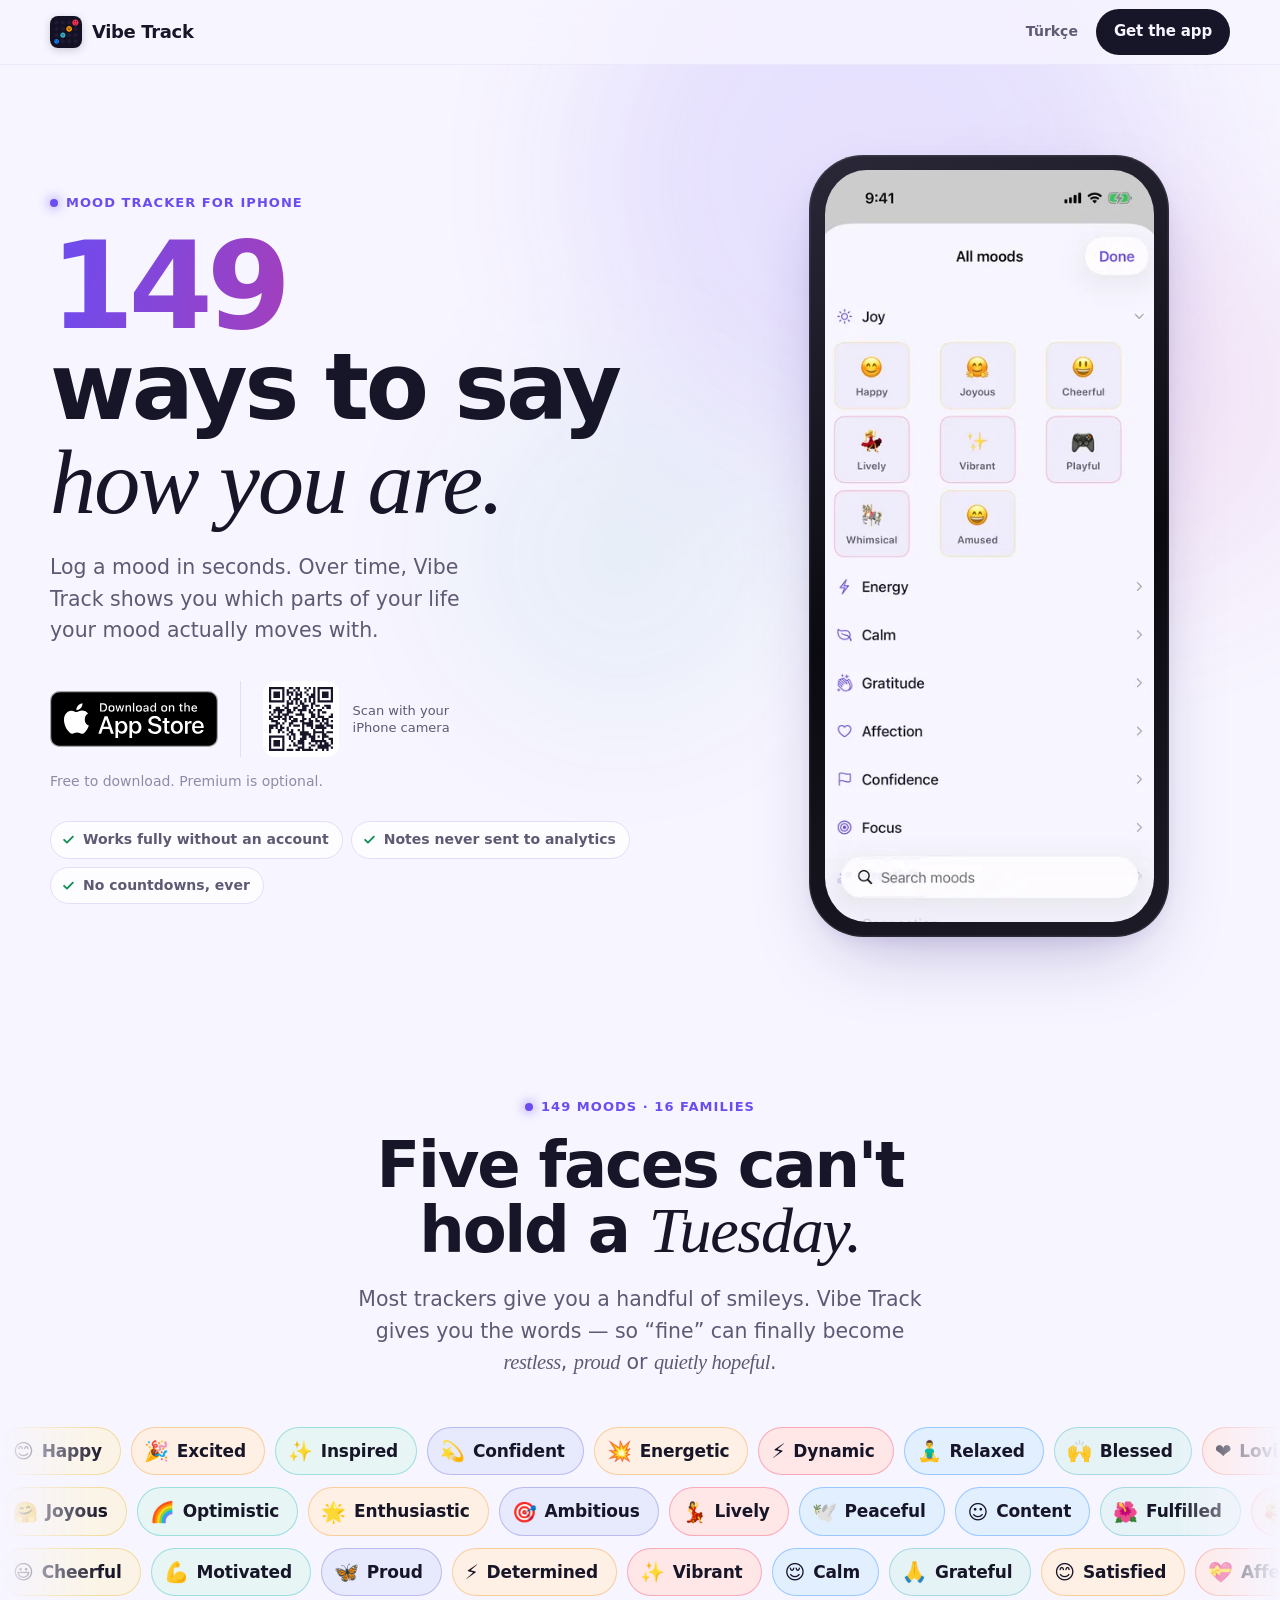
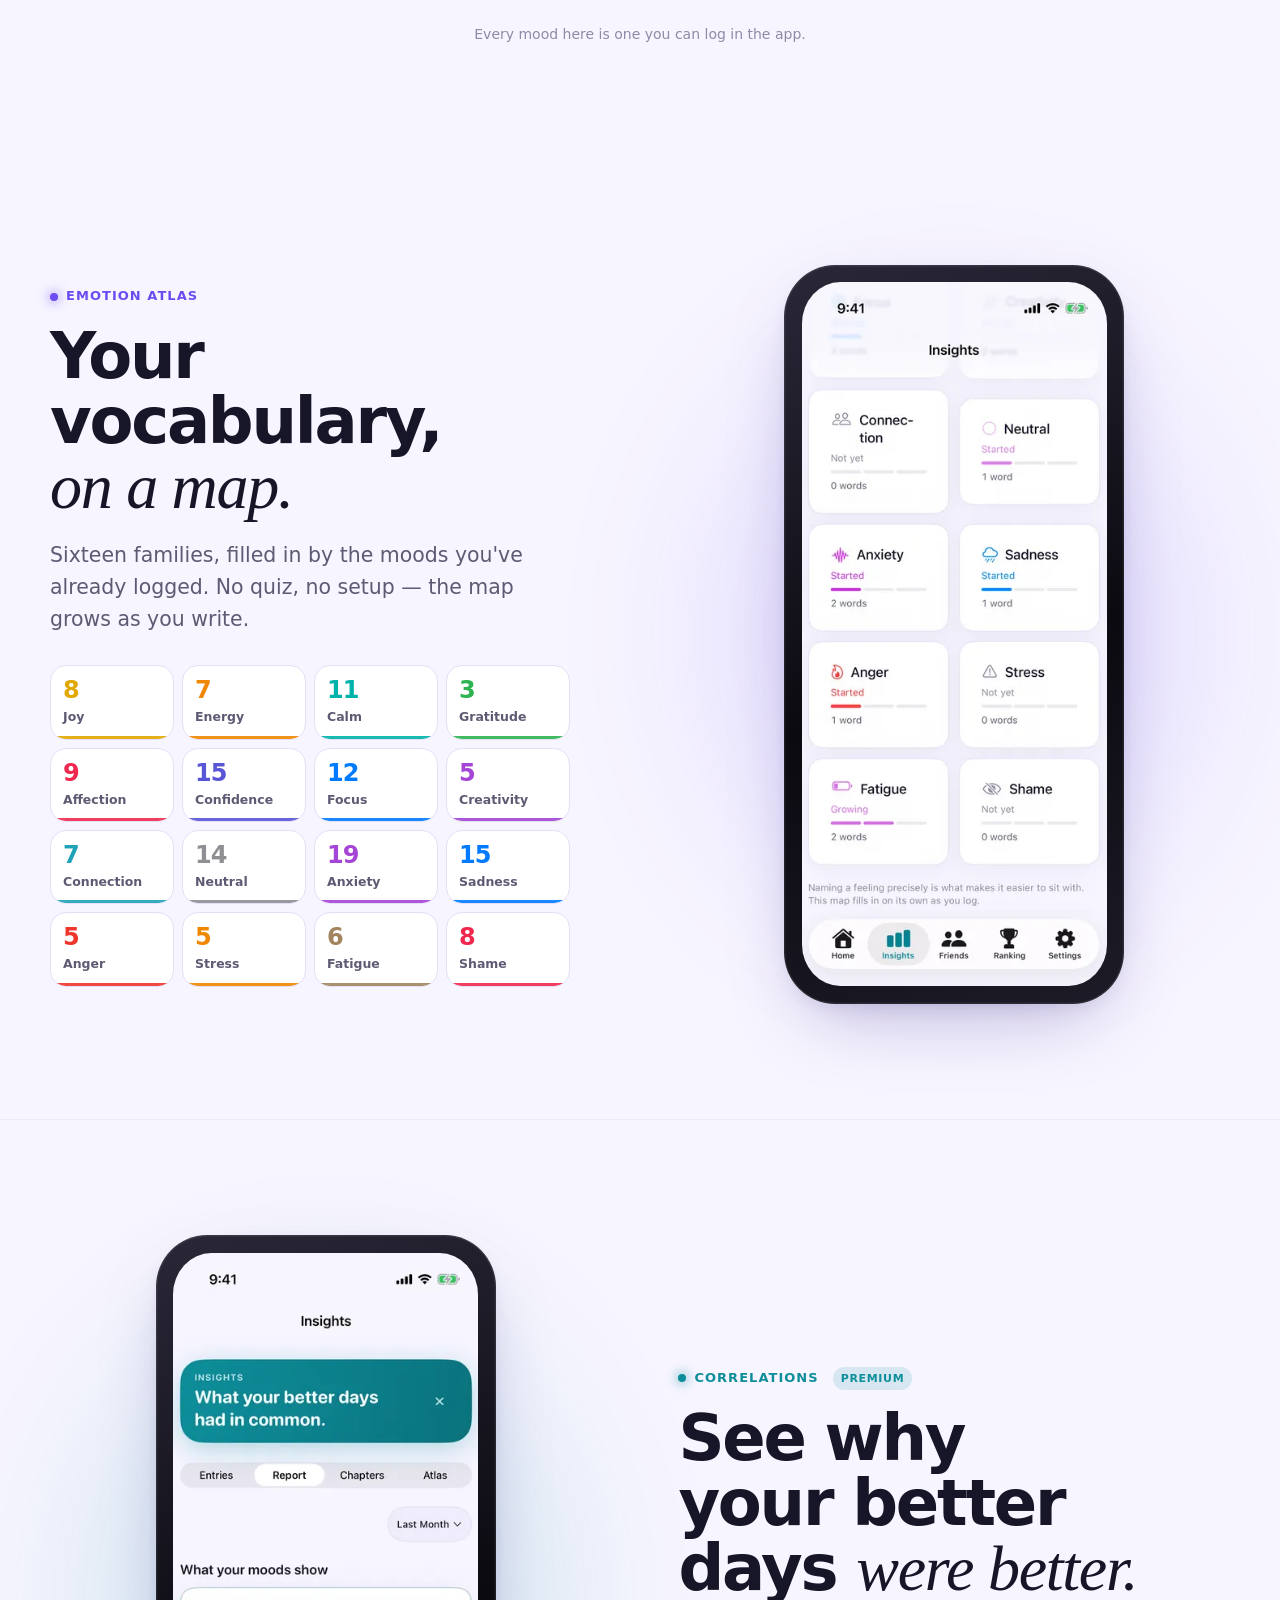
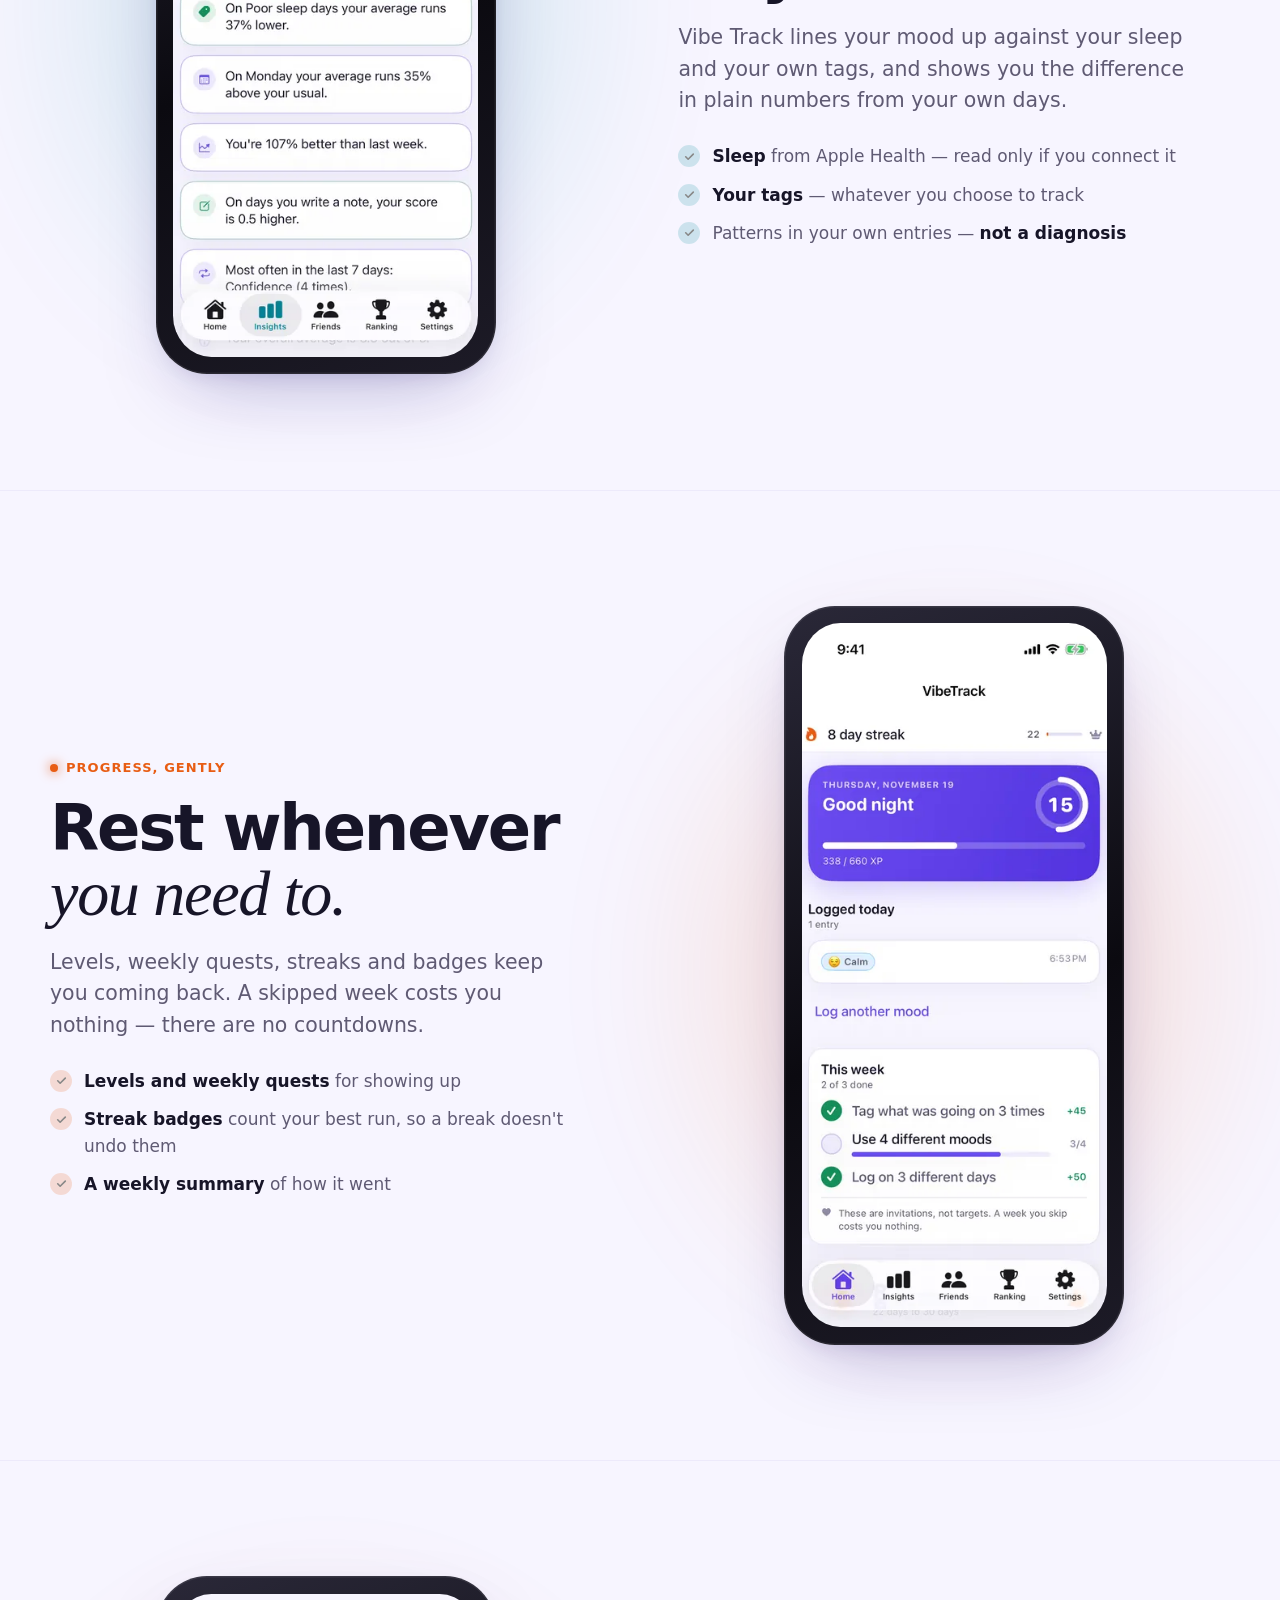
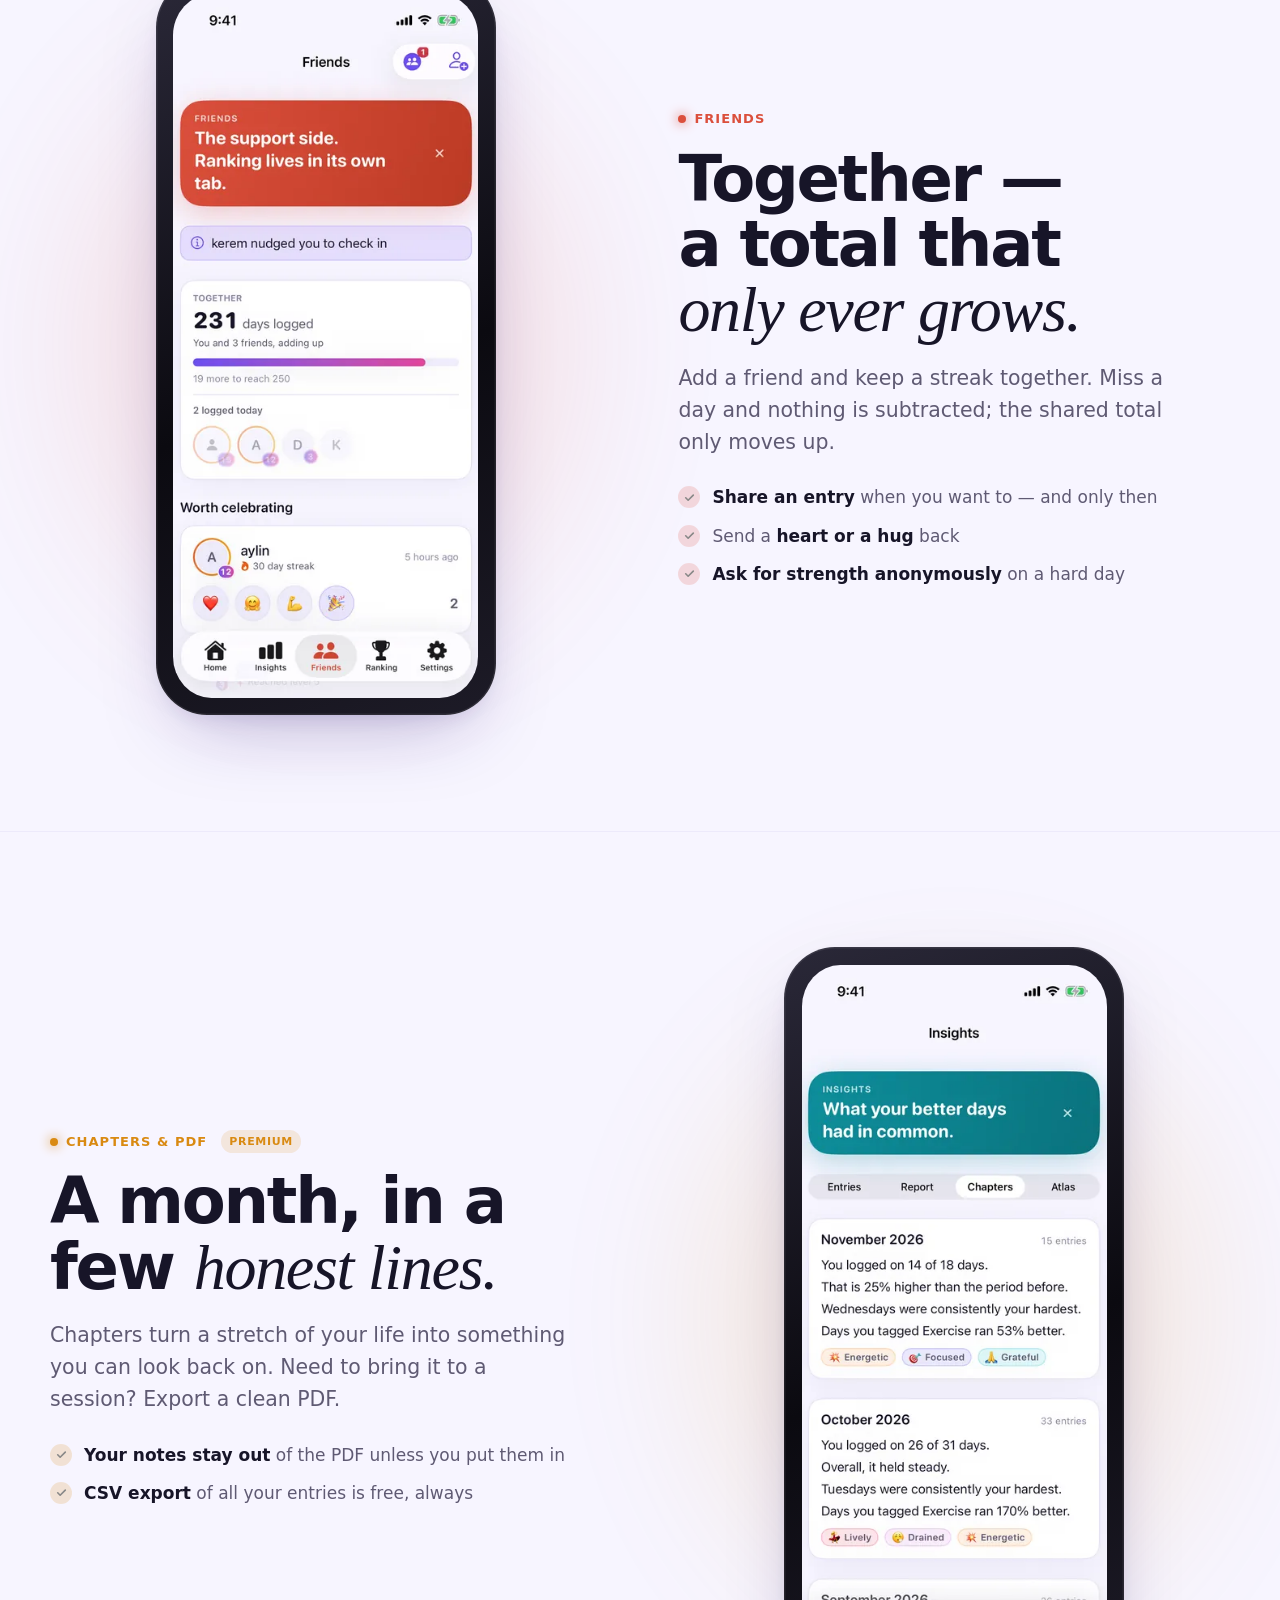
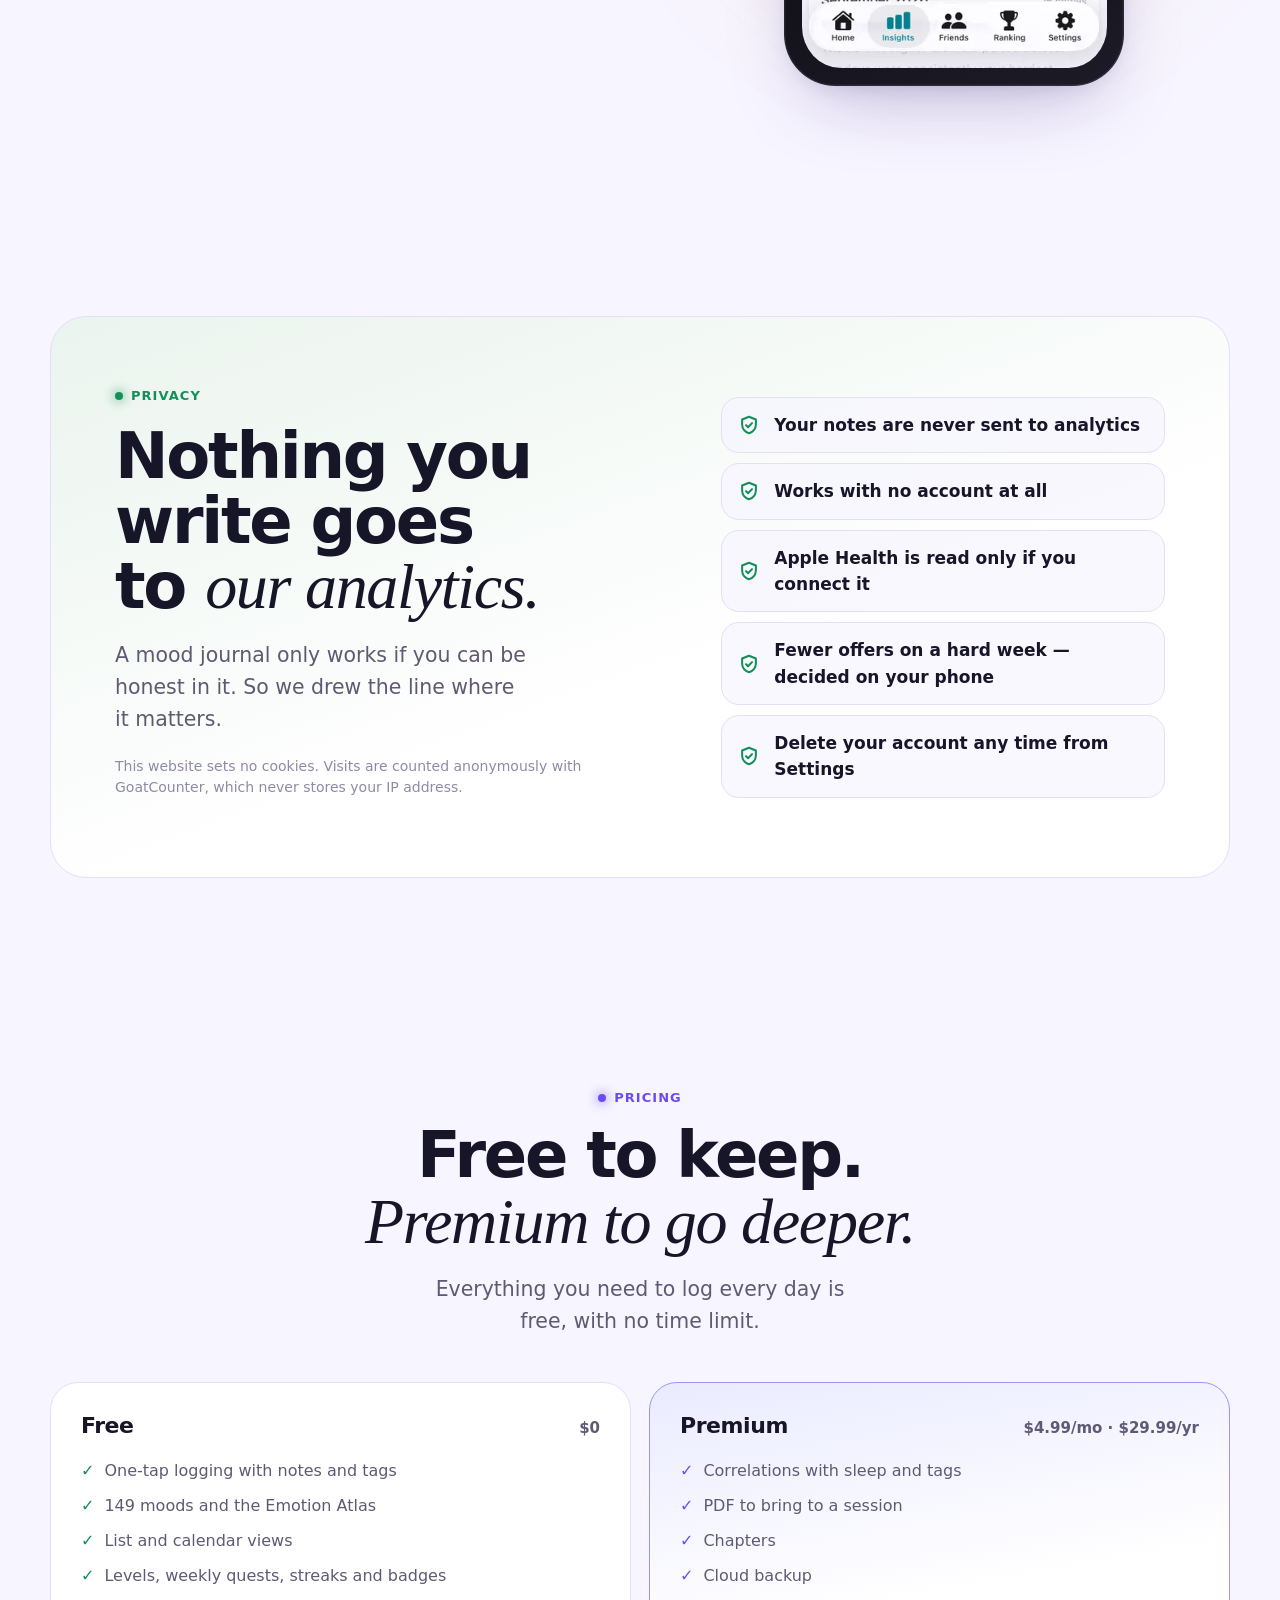
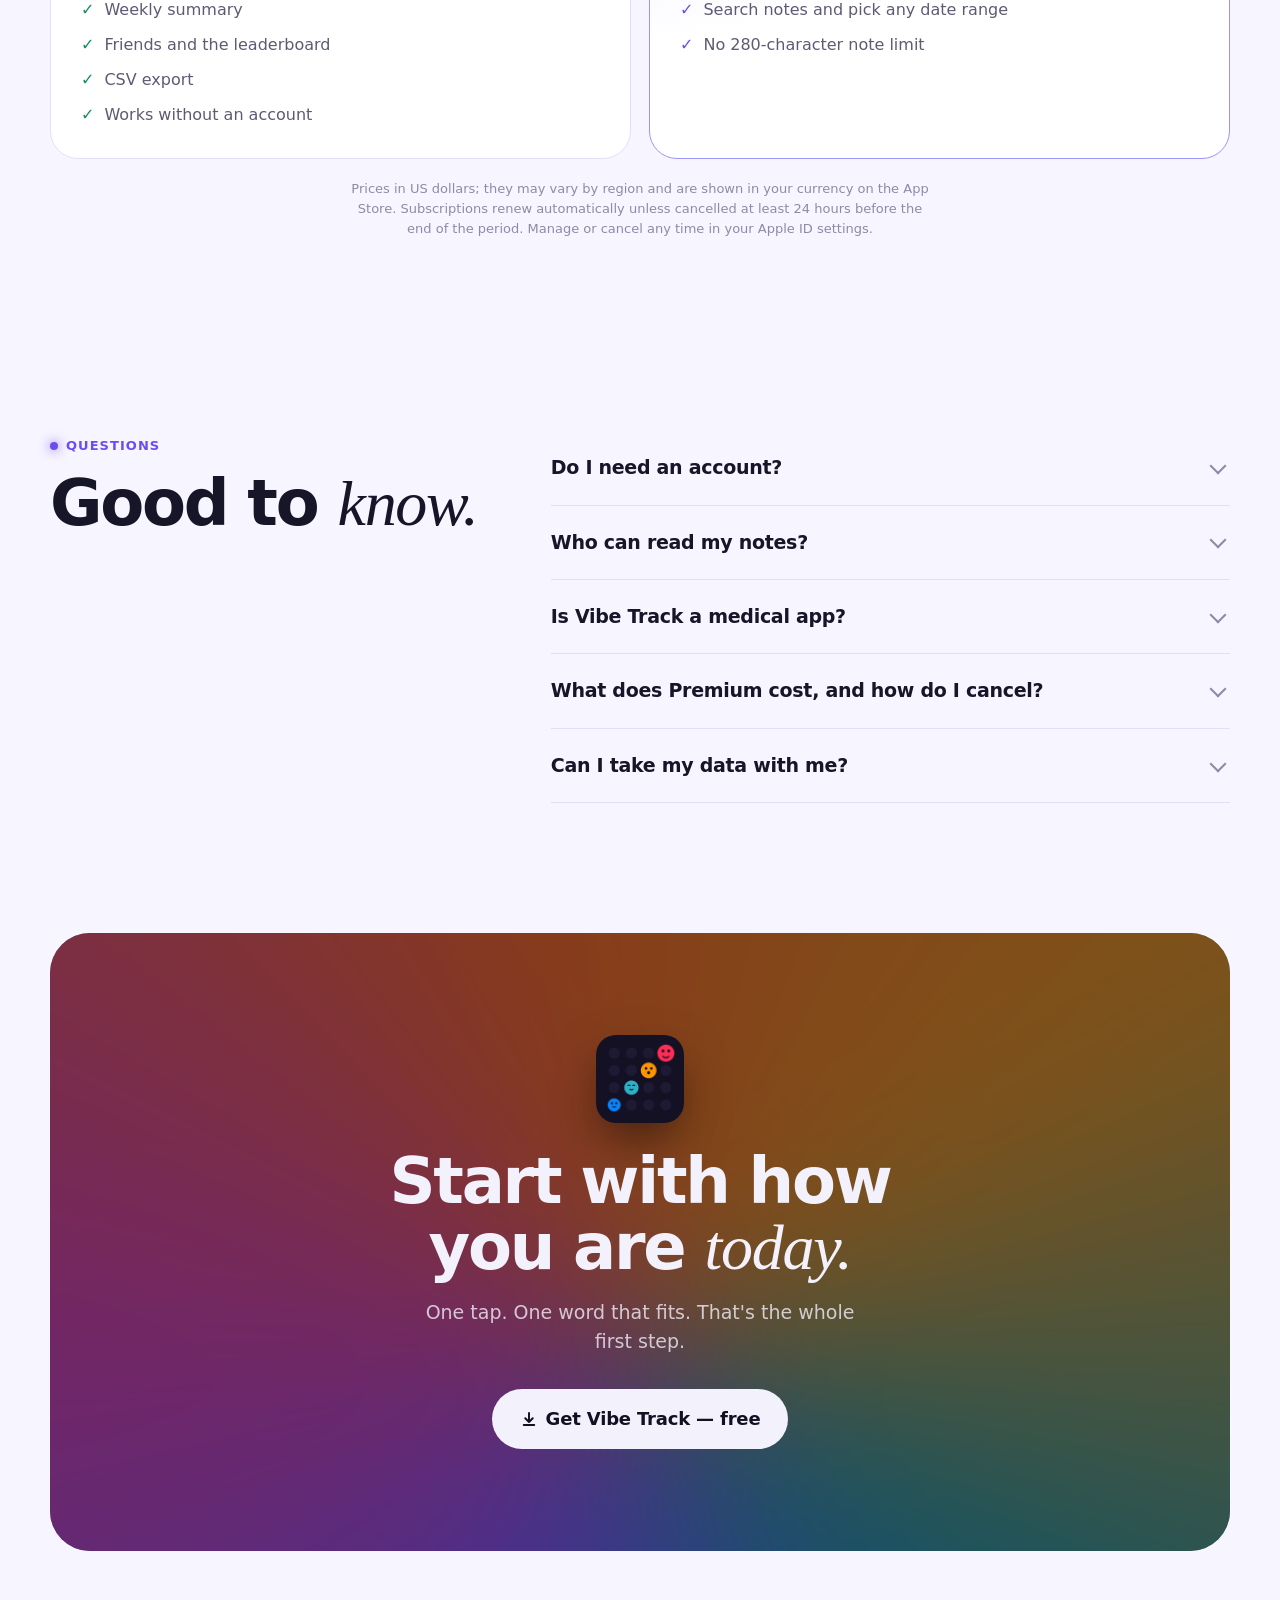
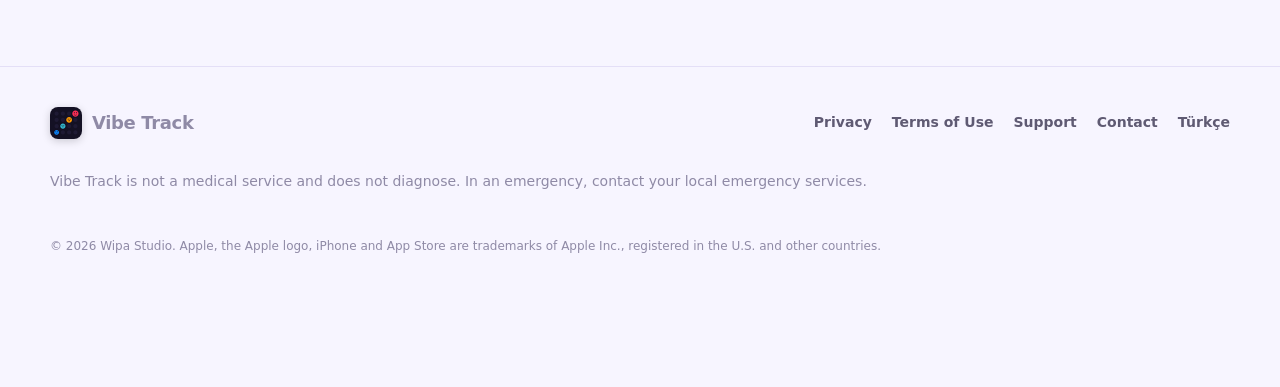
==== commit 576bebb8: "Site analitigi: GoatCounter ile cerezsiz ziyaret ve tiklama sayimi - Indirme tiklamalari (hero/nav/s" ====
--- a/index.html
+++ b/index.html
@@ -181,7 +181,7 @@
         <span class="eyebrow">Privacy</span>
         <h2 id="pv-h">Nothing you write goes to <em>our analytics.</em></h2>
         <p class="lede">A mood journal only works if you can be honest in it. So we drew the line where it matters.</p>
-        <p class="p-note">This website has no trackers and sets no cookies.</p>
+        <p class="p-note">This website sets no cookies. Visits are counted anonymously with GoatCounter, which never stores your IP address.</p>
       </div>
       <ul class="p-list">
         <li><svg viewBox="0 0 24 24" fill="none" stroke="currentColor" stroke-width="2.2" stroke-linecap="round" stroke-linejoin="round" aria-hidden="true"><path d="M12 3l7.5 3v5.5c0 4.6-3.2 8.3-7.5 9.5-4.3-1.2-7.5-4.9-7.5-9.5V6L12 3z"/><path d="M8.8 12.2l2.2 2.2 4.3-4.4"/></svg>Your notes are never sent to analytics</li>
@@ -244,10 +244,10 @@
     <div class="f-row">
       <a class="brand" href=""><img src="assets/img/icon-64.png" width="32" height="32" alt="">Vibe Track</a>
       <nav class="f-links" aria-label="Footer">
-        <a href="https://onurfeyyaz.github.io/vibetrack-legal/privacy-policy.html">Privacy</a>
-        <a href="https://www.apple.com/legal/internet-services/itunes/dev/stdeula/">Terms of Use</a>
-        <a href="https://onurfeyyaz.github.io/vibetrack-legal/">Support</a>
-        <a href="mailto:wipastudios@gmail.com">Contact</a>
+        <a href="https://onurfeyyaz.github.io/vibetrack-legal/privacy-policy.html" data-out="privacy">Privacy</a>
+        <a href="https://www.apple.com/legal/internet-services/itunes/dev/stdeula/" data-out="terms">Terms of Use</a>
+        <a href="https://onurfeyyaz.github.io/vibetrack-legal/" data-out="support">Support</a>
+        <a href="mailto:wipastudios@gmail.com" data-out="contact">Contact</a>
         <a href="tr/" hreflang="tr" lang="tr">Türkçe</a>
       </nav>
     </div>
@@ -285,7 +285,38 @@
     new IntersectionObserver(function (es) { heroGone = !es[0].isIntersecting; upd(); }).observe(hero);
     new IntersectionObserver(function (es) { closeIn = es[0].isIntersecting; upd(); }).observe(close);
   }
+  // Olaylar (GoatCounter). Kisisel veri yok: yalnizca sabit olay adlari.
+  var lang = document.documentElement.lang === 'tr' ? 'tr' : 'en';
+  var sent = {};
+  var ev = function (name, once) {
+    if (once) { if (sent[name]) return; sent[name] = 1; }
+    var g = window.goatcounter;
+    if (g && g.count) g.count({ path: name, title: name, event: true });
+  };
+  document.addEventListener('click', function (e) {
+    var a = e.target.closest && e.target.closest('a');
+    if (!a) return;
+    if (a.dataset.ev) ev('download-' + a.dataset.ev + '-' + lang);
+    else if (a.dataset.out) ev('out-' + a.dataset.out + '-' + lang);
+    else if (a.hasAttribute('hreflang')) ev('lang-switch-' + lang + '-to-' + a.getAttribute('hreflang'));
+  });
+  document.querySelectorAll('.faq details').forEach(function (d, i) {
+    d.addEventListener('toggle', function () { if (d.open) ev('faq-' + (i + 1) + '-' + lang, true); });
+  });
+  if (io) {
+    var marks = { 'cloud-h': 'moods', 'atlas-h': 'features', 'pv-h': 'privacy', 'pr-h': 'pricing', 'faq-h': 'faq' };
+    var seen = new IntersectionObserver(function (es) {
+      es.forEach(function (e) {
+        if (!e.isIntersecting) return;
+        var k = e.target.id ? marks[e.target.id] : 'closing';
+        ev('seen-' + k + '-' + lang, true); seen.unobserve(e.target);
+      });
+    }, { threshold: 0.6 });
+    Object.keys(marks).forEach(function (id) { var el = document.getElementById(id); if (el) seen.observe(el); });
+    if (close) seen.observe(close);
+  }
 })();
 </script>
+<script data-goatcounter="https://vibetrack-app.goatcounter.com/count" async src="https://gc.zgo.at/count.js"></script>
 </body>
 </html>
